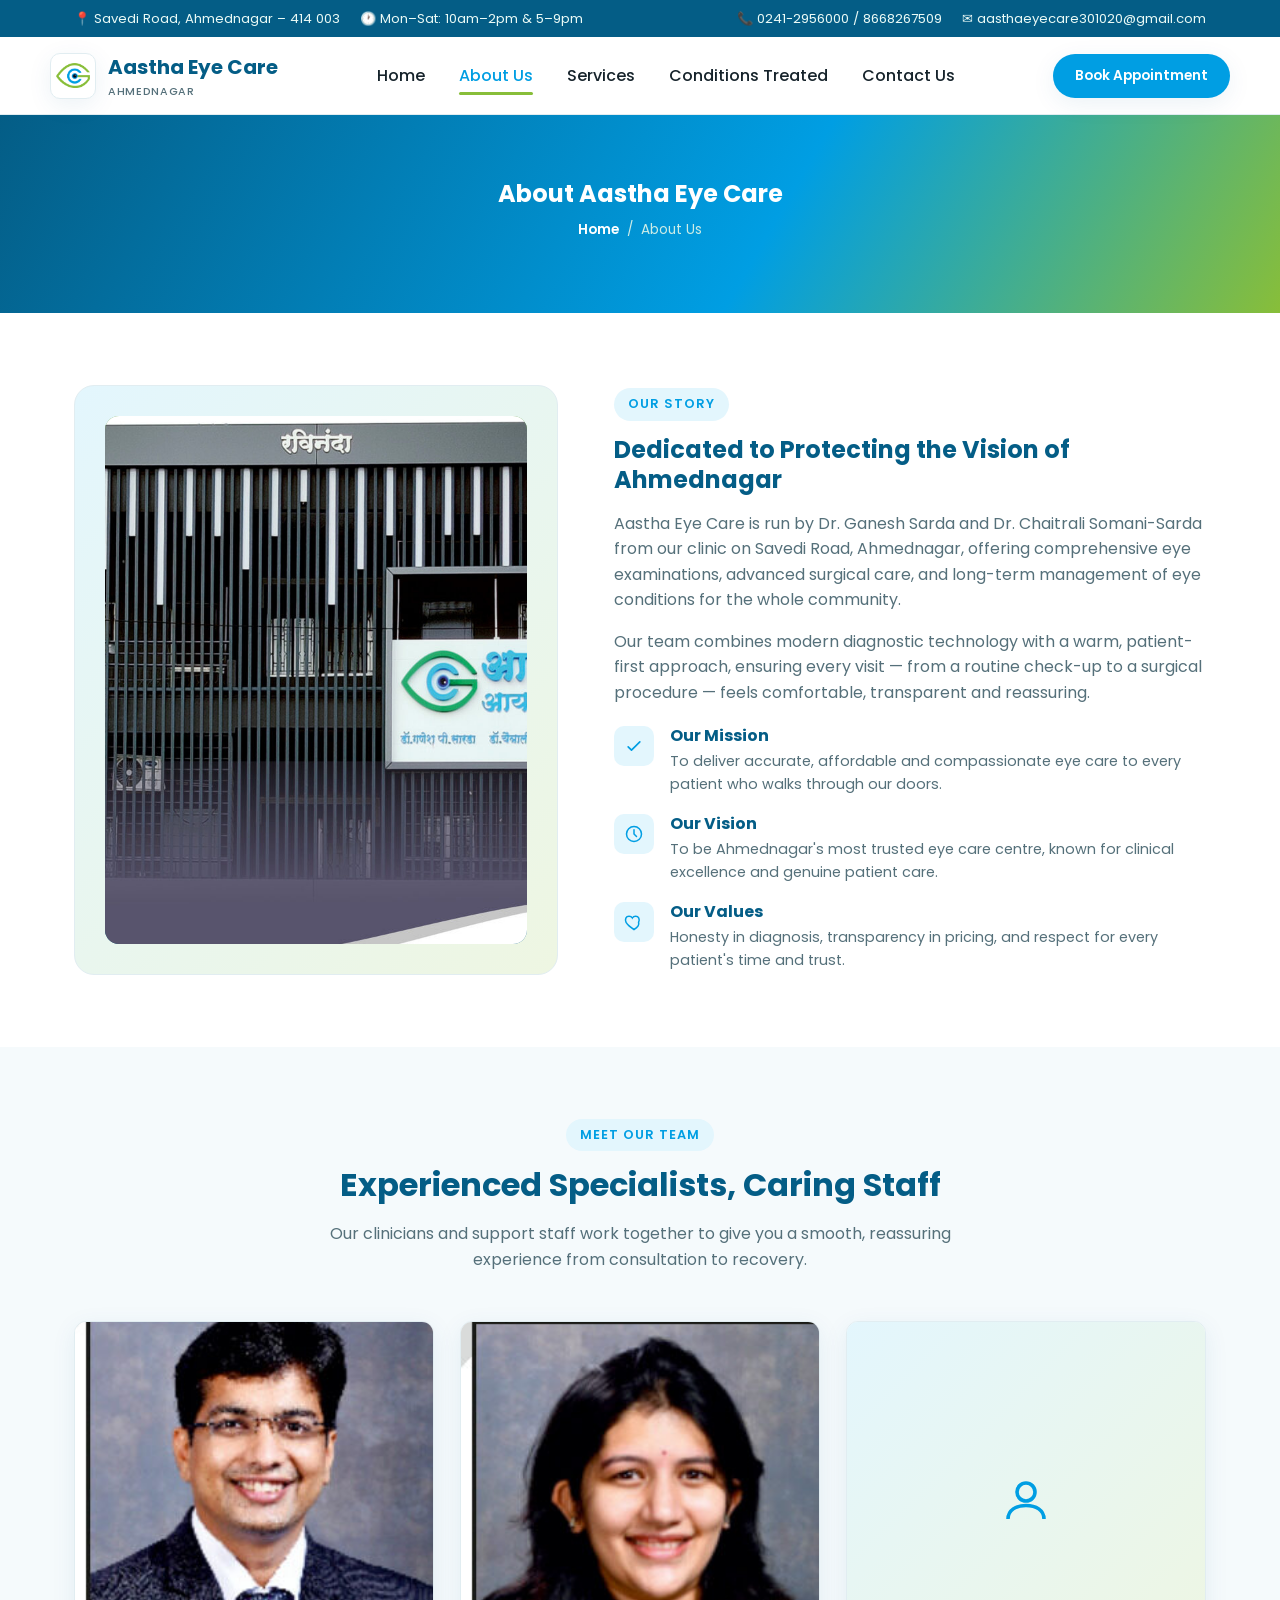
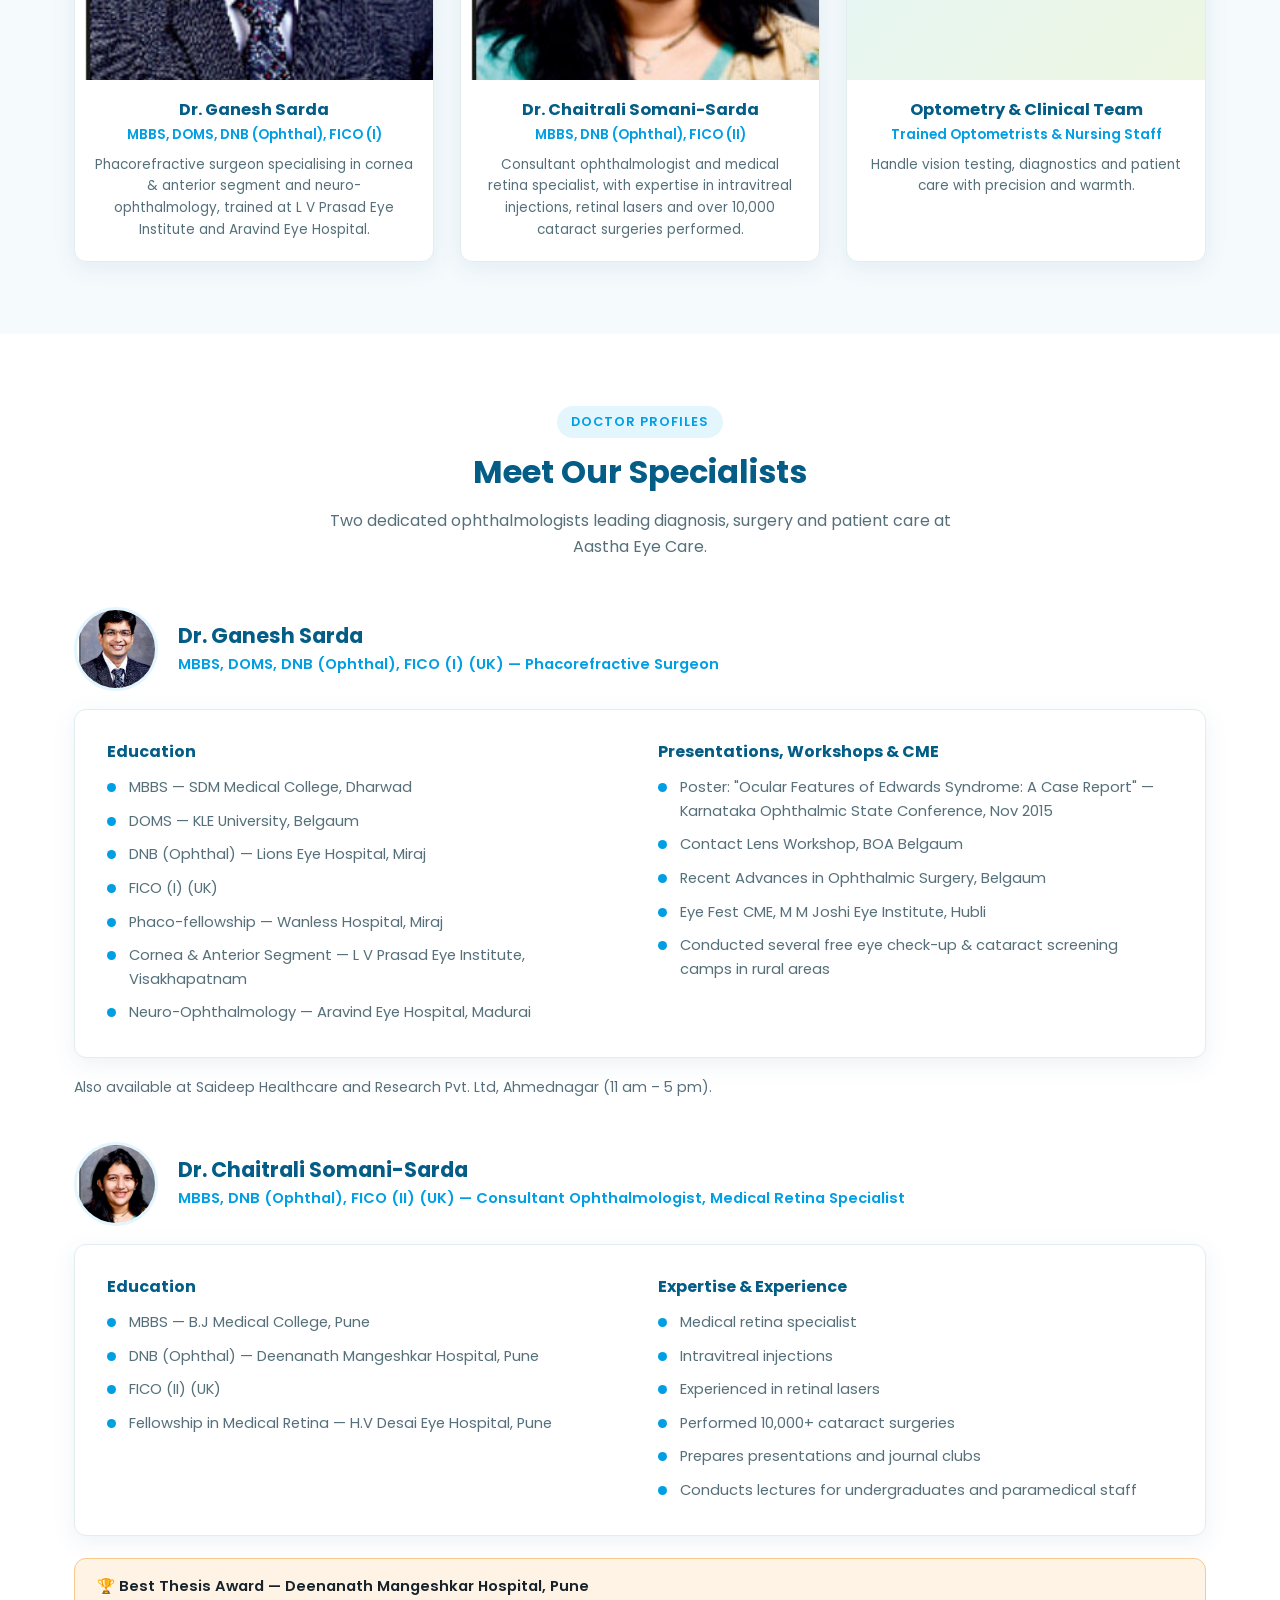
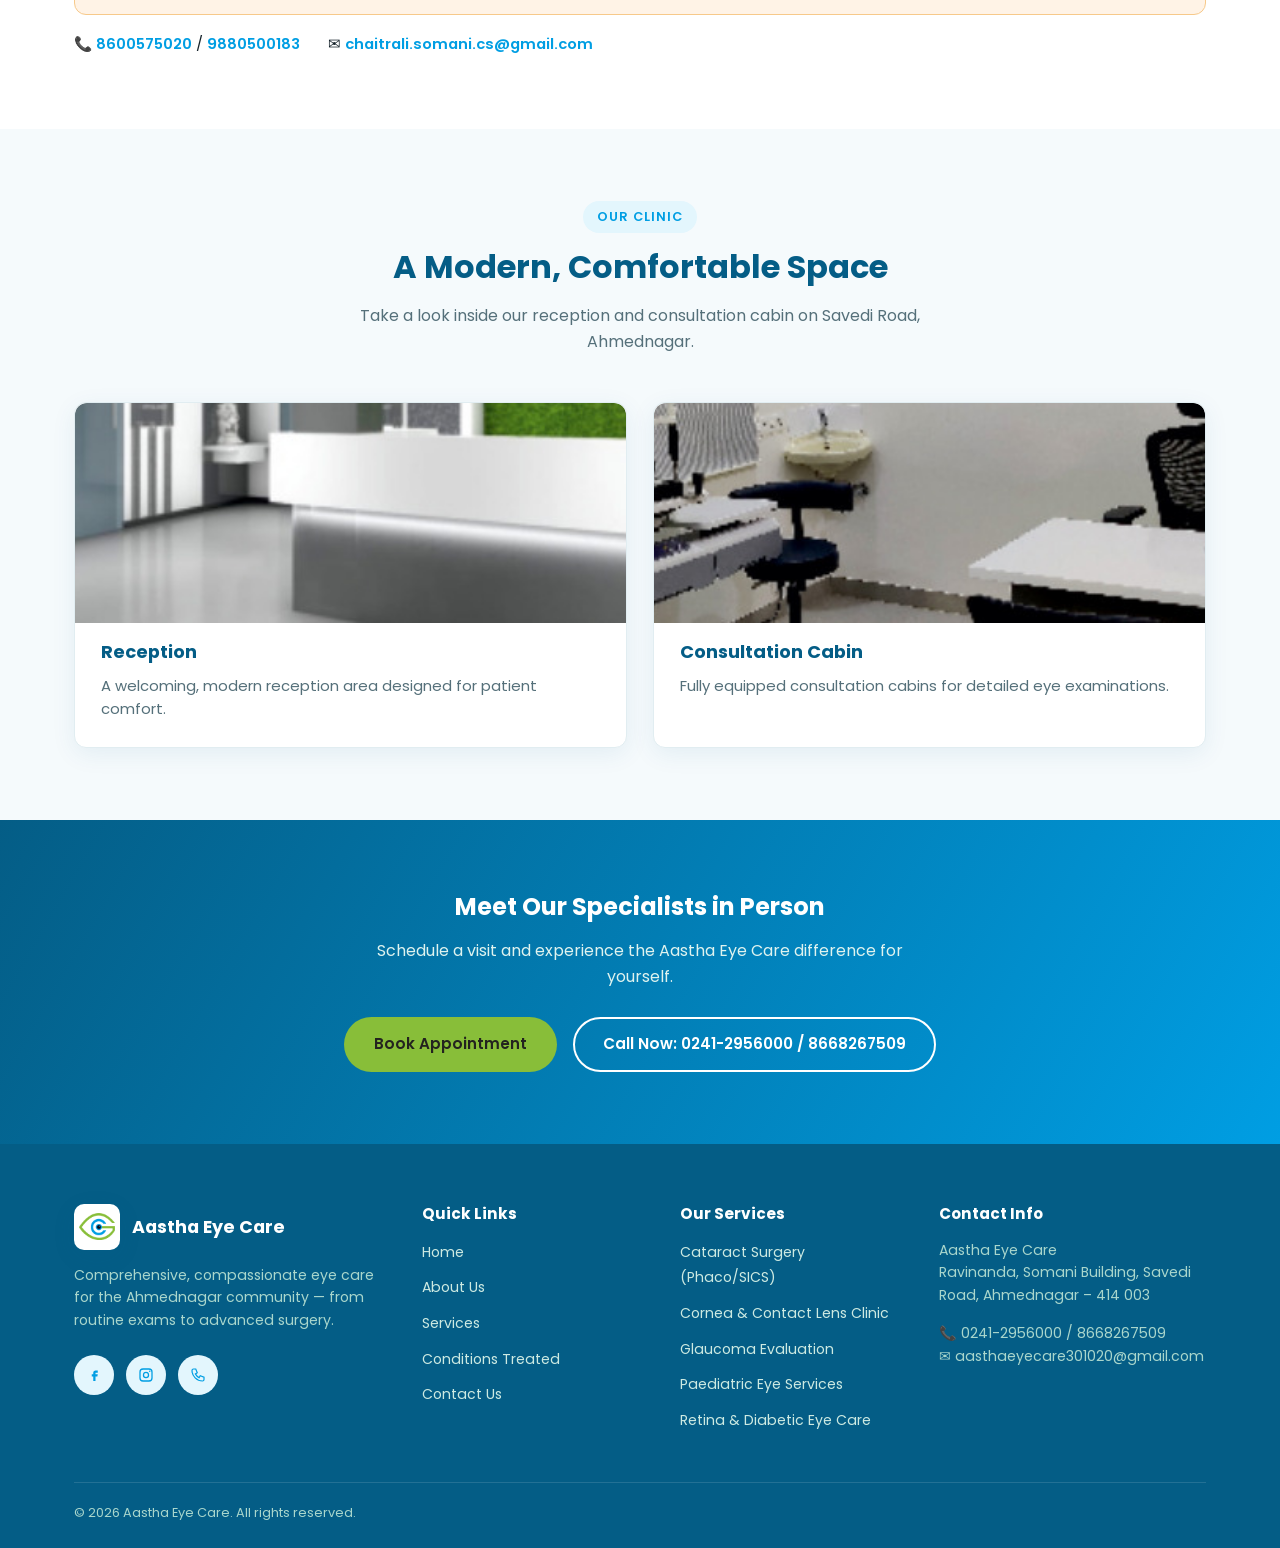
==== aastha-eye-care/about.html @ 9daac865 "Rebuild site content, logo and colors from the real clinic brochure Pull the clinic's own logo, bran" ====
<!DOCTYPE html>
<html lang="en">
<head>
<meta charset="UTF-8" />
<meta name="viewport" content="width=device-width, initial-scale=1.0" />
<title>About Us | Aastha Eye Care, Ahmednagar</title>
<meta name="description" content="Meet Dr. Ganesh Sarda and Dr. Chaitrali Somani-Sarda, and learn about Aastha Eye Care's mission and values, serving Ahmednagar." />
<link rel="preconnect" href="https://fonts.googleapis.com" />
<link href="https://fonts.googleapis.com/css2?family=Poppins:wght@400;500;600;700&display=swap" rel="stylesheet" />
<link rel="stylesheet" href="css/style.css" />
</head>
<body>

<div class="topbar">
  <div class="container">
    <div class="topbar-links">
      <span>📍 Savedi Road, Ahmednagar – 414 003</span>
      <span>🕐 Mon–Sat: 10am–2pm &amp; 5–9pm</span>
    </div>
    <div class="topbar-links">
      <a href="tel:+918668267509">📞 0241-2956000 / 8668267509</a>
      <a href="mailto:aasthaeyecare301020@gmail.com">✉ aasthaeyecare301020@gmail.com</a>
    </div>
  </div>
</div>

<header class="site-header">
  <div class="container nav" id="mainNav">
    <a href="index.html" class="brand">
      <span class="brand-mark">
        <img src="images/logo-icon.png" alt="Aastha Eye Care logo" />
      </span>
      <span class="brand-text">Aastha Eye Care<small>Ahmednagar</small></span>
    </a>
    <ul class="nav-links">
      <li><a href="index.html">Home</a></li>
      <li><a href="about.html" class="active">About Us</a></li>
      <li><a href="services.html">Services</a></li>
      <li><a href="conditions.html">Conditions Treated</a></li>
      <li><a href="contact.html">Contact Us</a></li>
    </ul>
    <div class="nav-cta">
      <a href="tel:+918668267509" class="btn btn-primary btn-sm">Book Appointment</a>
      <button class="nav-toggle" aria-label="Toggle navigation" aria-expanded="false">
        <span></span><span></span><span></span>
      </button>
    </div>
  </div>
</header>

<section class="page-header">
  <div class="container">
    <h1>About Aastha Eye Care</h1>
    <p class="breadcrumb"><a href="index.html">Home</a> &nbsp;/&nbsp; About Us</p>
  </div>
</section>

<section>
  <div class="container about-grid">
    <div class="about-photo">
      <div class="about-photo-inner">
        <img src="images/clinic-exterior.jpg" alt="Aastha Eye Care clinic, Savedi Road, Ahmednagar" style="width:100%; height:100%; object-fit:cover; border-radius:14px;" />
      </div>
    </div>
    <div>
      <div class="eyebrow">Our Story</div>
      <h2>Dedicated to Protecting the Vision of Ahmednagar</h2>
      <p>Aastha Eye Care is run by Dr. Ganesh Sarda and Dr. Chaitrali Somani-Sarda from our clinic on Savedi Road, Ahmednagar, offering comprehensive eye examinations, advanced surgical care, and long-term management of eye conditions for the whole community.</p>
      <p>Our team combines modern diagnostic technology with a warm, patient-first approach, ensuring every visit — from a routine check-up to a surgical procedure — feels comfortable, transparent and reassuring.</p>
      <div class="value-list">
        <div class="value-item">
          <div class="value-icon">
            <svg viewBox="0 0 24 24" fill="none" xmlns="http://www.w3.org/2000/svg"><path d="M5 13l4 4L19 7" stroke="currentColor" stroke-width="2" stroke-linecap="round" stroke-linejoin="round"/></svg>
          </div>
          <div>
            <h4>Our Mission</h4>
            <p>To deliver accurate, affordable and compassionate eye care to every patient who walks through our doors.</p>
          </div>
        </div>
        <div class="value-item">
          <div class="value-icon">
            <svg viewBox="0 0 24 24" fill="none" xmlns="http://www.w3.org/2000/svg"><circle cx="12" cy="12" r="9" stroke="currentColor" stroke-width="1.8"/><path d="M12 7v5l3 3" stroke="currentColor" stroke-width="1.8" stroke-linecap="round"/></svg>
          </div>
          <div>
            <h4>Our Vision</h4>
            <p>To be Ahmednagar's most trusted eye care centre, known for clinical excellence and genuine patient care.</p>
          </div>
        </div>
        <div class="value-item">
          <div class="value-icon">
            <svg viewBox="0 0 24 24" fill="none" xmlns="http://www.w3.org/2000/svg"><path d="M12 21s-7-4.35-9.5-8.5C.7 8.6 2.4 5 6 5c2 0 3.4 1.1 4 2.2C10.6 6.1 12 5 14 5c3.6 0 5.3 3.6 3.5 7.5C19 16.65 12 21 12 21z" stroke="currentColor" stroke-width="1.8"/></svg>
          </div>
          <div>
            <h4>Our Values</h4>
            <p>Honesty in diagnosis, transparency in pricing, and respect for every patient's time and trust.</p>
          </div>
        </div>
      </div>
    </div>
  </div>
</section>

<section class="section-alt">
  <div class="container">
    <div class="section-head">
      <div class="eyebrow">Meet Our Team</div>
      <h2>Experienced Specialists, Caring Staff</h2>
      <p>Our clinicians and support staff work together to give you a smooth, reassuring experience from consultation to recovery.</p>
    </div>
    <div class="team-grid">
      <div class="team-card">
        <div class="team-photo">
          <img src="images/dr-ganesh.jpg" alt="Dr. Ganesh Sarda" style="width:100%; height:100%; object-fit:cover;" />
        </div>
        <div class="team-card-body">
          <h4>Dr. Ganesh Sarda</h4>
          <span class="team-role">MBBS, DOMS, DNB (Ophthal), FICO (I)</span>
          <p>Phacorefractive surgeon specialising in cornea &amp; anterior segment and neuro-ophthalmology, trained at L V Prasad Eye Institute and Aravind Eye Hospital.</p>
        </div>
      </div>
      <div class="team-card">
        <div class="team-photo">
          <img src="images/dr-chaitrali.jpg" alt="Dr. Chaitrali Somani-Sarda" style="width:100%; height:100%; object-fit:cover;" />
        </div>
        <div class="team-card-body">
          <h4>Dr. Chaitrali Somani-Sarda</h4>
          <span class="team-role">MBBS, DNB (Ophthal), FICO (II)</span>
          <p>Consultant ophthalmologist and medical retina specialist, with expertise in intravitreal injections, retinal lasers and over 10,000 cataract surgeries performed.</p>
        </div>
      </div>
      <div class="team-card">
        <div class="team-photo">
          <svg viewBox="0 0 24 24" fill="none" xmlns="http://www.w3.org/2000/svg"><circle cx="12" cy="8" r="4" stroke="currentColor" stroke-width="1.6"/><path d="M4 20c0-4 3.6-6 8-6s8 2 8 6" stroke="currentColor" stroke-width="1.6"/></svg>
        </div>
        <div class="team-card-body">
          <h4>Optometry &amp; Clinical Team</h4>
          <span class="team-role">Trained Optometrists &amp; Nursing Staff</span>
          <p>Handle vision testing, diagnostics and patient care with precision and warmth.</p>
        </div>
      </div>
    </div>
  </div>
</section>

<section>
  <div class="container">
    <div class="section-head">
      <div class="eyebrow">Doctor Profiles</div>
      <h2>Meet Our Specialists</h2>
      <p>Two dedicated ophthalmologists leading diagnosis, surgery and patient care at Aastha Eye Care.</p>
    </div>

    <div class="doctor-block">
      <div class="doctor-block-head doctor-block-head-photo">
        <img src="images/dr-ganesh.jpg" alt="Dr. Ganesh Sarda" class="doctor-portrait" />
        <div>
          <h3>Dr. Ganesh Sarda</h3>
          <p>MBBS, DOMS, DNB (Ophthal), FICO (I) (UK) — Phacorefractive Surgeon</p>
        </div>
      </div>
      <div class="doctor-profile">
        <div class="doctor-profile-col">
          <h4>Education</h4>
          <ul class="bullet-list">
            <li>MBBS — SDM Medical College, Dharwad</li>
            <li>DOMS — KLE University, Belgaum</li>
            <li>DNB (Ophthal) — Lions Eye Hospital, Miraj</li>
            <li>FICO (I) (UK)</li>
            <li>Phaco-fellowship — Wanless Hospital, Miraj</li>
            <li>Cornea &amp; Anterior Segment — L V Prasad Eye Institute, Visakhapatnam</li>
            <li>Neuro-Ophthalmology — Aravind Eye Hospital, Madurai</li>
          </ul>
        </div>
        <div class="doctor-profile-col">
          <h4>Presentations, Workshops &amp; CME</h4>
          <ul class="bullet-list">
            <li>Poster: "Ocular Features of Edwards Syndrome: A Case Report" — Karnataka Ophthalmic State Conference, Nov 2015</li>
            <li>Contact Lens Workshop, BOA Belgaum</li>
            <li>Recent Advances in Ophthalmic Surgery, Belgaum</li>
            <li>Eye Fest CME, M M Joshi Eye Institute, Hubli</li>
            <li>Conducted several free eye check-up &amp; cataract screening camps in rural areas</li>
          </ul>
        </div>
      </div>
      <p style="margin-top:18px; font-size:0.88rem;">Also available at Saideep Healthcare and Research Pvt. Ltd, Ahmednagar (11 am – 5 pm).</p>
    </div>

    <div class="doctor-block">
      <div class="doctor-block-head doctor-block-head-photo">
        <img src="images/dr-chaitrali.jpg" alt="Dr. Chaitrali Somani-Sarda" class="doctor-portrait" />
        <div>
          <h3>Dr. Chaitrali Somani-Sarda</h3>
          <p>MBBS, DNB (Ophthal), FICO (II) (UK) — Consultant Ophthalmologist, Medical Retina Specialist</p>
        </div>
      </div>
      <div class="doctor-profile">
        <div class="doctor-profile-col">
          <h4>Education</h4>
          <ul class="bullet-list">
            <li>MBBS — B.J Medical College, Pune</li>
            <li>DNB (Ophthal) — Deenanath Mangeshkar Hospital, Pune</li>
            <li>FICO (II) (UK)</li>
            <li>Fellowship in Medical Retina — H.V Desai Eye Hospital, Pune</li>
          </ul>
        </div>
        <div class="doctor-profile-col">
          <h4>Expertise &amp; Experience</h4>
          <ul class="bullet-list">
            <li>Medical retina specialist</li>
            <li>Intravitreal injections</li>
            <li>Experienced in retinal lasers</li>
            <li>Performed 10,000+ cataract surgeries</li>
            <li>Prepares presentations and journal clubs</li>
            <li>Conducts lectures for undergraduates and paramedical staff</li>
          </ul>
        </div>
      </div>
      <div class="doctor-highlight">🏆 Best Thesis Award — Deenanath Mangeshkar Hospital, Pune</div>
      <div class="doctor-contact">
        <span>📞 <a href="tel:+918600575020">8600575020</a> / <a href="tel:+919880500183">9880500183</a></span>
        <span>✉ <a href="mailto:chaitrali.somani.cs@gmail.com">chaitrali.somani.cs@gmail.com</a></span>
      </div>
    </div>
  </div>
</section>

<section class="section-alt">
  <div class="container">
    <div class="section-head">
      <div class="eyebrow">Our Clinic</div>
      <h2>A Modern, Comfortable Space</h2>
      <p>Take a look inside our reception and consultation cabin on Savedi Road, Ahmednagar.</p>
    </div>
    <div class="card-grid" style="grid-template-columns:repeat(2,1fr);">
      <div class="info-card">
        <img src="images/reception.jpg" alt="Aastha Eye Care reception" style="width:100%; height:220px; object-fit:cover; border-radius:12px 12px 0 0;" />
        <div class="info-body">
          <h3>Reception</h3>
          <p>A welcoming, modern reception area designed for patient comfort.</p>
        </div>
      </div>
      <div class="info-card">
        <img src="images/cabin.jpg" alt="Aastha Eye Care consultation cabin" style="width:100%; height:220px; object-fit:cover; border-radius:12px 12px 0 0;" />
        <div class="info-body">
          <h3>Consultation Cabin</h3>
          <p>Fully equipped consultation cabins for detailed eye examinations.</p>
        </div>
      </div>
    </div>
  </div>
</section>

<section class="cta-band">
  <div class="container">
    <h2>Meet Our Specialists in Person</h2>
    <p>Schedule a visit and experience the Aastha Eye Care difference for yourself.</p>
    <div class="cta-actions">
      <a href="contact.html" class="btn btn-accent">Book Appointment</a>
      <a href="tel:+918668267509" class="btn btn-outline">Call Now: 0241-2956000 / 8668267509</a>
    </div>
  </div>
</section>

<footer class="site-footer">
  <div class="container">
    <div class="footer-grid">
      <div>
        <div class="footer-brand">
          <span class="brand-mark">
            <img src="images/logo-icon.png" alt="Aastha Eye Care logo" />
          </span>
          Aastha Eye Care
        </div>
        <p>Comprehensive, compassionate eye care for the Ahmednagar community — from routine exams to advanced surgery.</p>
        <div class="social-row">
          <a href="#" aria-label="Facebook"><svg viewBox="0 0 24 24" fill="none" xmlns="http://www.w3.org/2000/svg"><path d="M14 9h3V6h-3c-1.7 0-3 1.3-3 3v2H9v3h2v6h3v-6h2.5l.5-3H14V9z" fill="currentColor"/></svg></a>
          <a href="#" aria-label="Instagram"><svg viewBox="0 0 24 24" fill="none" xmlns="http://www.w3.org/2000/svg"><rect x="4" y="4" width="16" height="16" rx="4" stroke="currentColor" stroke-width="1.7"/><circle cx="12" cy="12" r="3.4" stroke="currentColor" stroke-width="1.7"/><circle cx="17" cy="7" r="1" fill="currentColor"/></svg></a>
          <a href="tel:+918668267509" aria-label="Call"><svg viewBox="0 0 24 24" fill="none" xmlns="http://www.w3.org/2000/svg"><path d="M6 4h3l2 5-2.5 1.5a12 12 0 0 0 5 5L15 13l5 2v3a2 2 0 0 1-2 2C10.5 20 4 13.5 4 6a2 2 0 0 1 2-2z" stroke="currentColor" stroke-width="1.6"/></svg></a>
        </div>
      </div>
      <div>
        <h4>Quick Links</h4>
        <ul>
          <li><a href="index.html">Home</a></li>
          <li><a href="about.html">About Us</a></li>
          <li><a href="services.html">Services</a></li>
          <li><a href="conditions.html">Conditions Treated</a></li>
          <li><a href="contact.html">Contact Us</a></li>
        </ul>
      </div>
      <div>
        <h4>Our Services</h4>
        <ul>
          <li><a href="services.html">Cataract Surgery (Phaco/SICS)</a></li>
          <li><a href="services.html">Cornea &amp; Contact Lens Clinic</a></li>
          <li><a href="services.html">Glaucoma Evaluation</a></li>
          <li><a href="services.html">Paediatric Eye Services</a></li>
          <li><a href="services.html">Retina &amp; Diabetic Eye Care</a></li>
        </ul>
      </div>
      <div>
        <h4>Contact Info</h4>
        <p>Aastha Eye Care<br />Ravinanda, Somani Building, Savedi Road, Ahmednagar – 414 003</p>
        <p>📞 0241-2956000 / 8668267509<br />✉ aasthaeyecare301020@gmail.com</p>
      </div>
    </div>
    <div class="footer-bottom">
      <span>© <span id="year">2026</span> Aastha Eye Care. All rights reserved.</span>
    </div>
  </div>
</footer>

<script src="js/script.js"></script>
</body>
</html>
---- aastha-eye-care/css/style.css ----
/* ===========================================================
   Aastha Eye Care — Global Styles
   =========================================================== */

:root {
  /* Brand palette sampled directly from the Aastha Eye Care logo & brochure */
  --primary: #009ee3;        /* brand cyan-blue (logo ring, section headers) */
  --primary-dark: #045d86;   /* deepened blue for gradients / footer */
  --primary-light: #e3f6fd;  /* light blue tint for pills, card accents */
  --green: #88be39;          /* brand green (logo eye outline) */
  --green-dark: #6c9c2b;
  --green-light: #eef6e2;    /* light green tint */
  --accent: #88be39;         /* buttons / CTAs use brand green */
  --accent-orange: #ef7c00;  /* brochure's surgery-highlight / award orange */
  --text: #16232b;
  --text-light: #55707a;
  --bg: #ffffff;
  --bg-alt: #f5fafc;
  --border: #e1edf1;
  --radius: 12px;
  --shadow: 0 6px 24px rgba(0, 93, 134, 0.08);
  --shadow-strong: 0 10px 32px rgba(0, 93, 134, 0.16);
  --max-width: 1180px;
}

* {
  box-sizing: border-box;
}

html {
  scroll-behavior: smooth;
}

body {
  margin: 0;
  font-family: "Poppins", "Segoe UI", Arial, sans-serif;
  color: var(--text);
  background: var(--bg);
  line-height: 1.6;
}

img {
  max-width: 100%;
  display: block;
}

a {
  text-decoration: none;
  color: inherit;
}

ul {
  list-style: none;
  margin: 0;
  padding: 0;
}

h1, h2, h3, h4 {
  font-family: "Poppins", "Segoe UI", Arial, sans-serif;
  line-height: 1.25;
  margin: 0 0 16px;
  color: var(--primary-dark);
}

p {
  margin: 0 0 16px;
  color: var(--text-light);
}

.container {
  max-width: var(--max-width);
  margin: 0 auto;
  padding: 0 24px;
}

section {
  padding: 72px 0;
}

.section-alt {
  background: var(--bg-alt);
}

.eyebrow {
  display: inline-block;
  color: var(--primary);
  font-weight: 600;
  letter-spacing: 0.08em;
  text-transform: uppercase;
  font-size: 0.8rem;
  background: var(--primary-light);
  padding: 6px 14px;
  border-radius: 999px;
  margin-bottom: 14px;
}

.section-head {
  max-width: 640px;
  margin: 0 auto 48px;
  text-align: center;
}

.section-head h2 {
  font-size: 2rem;
}

/* -------------------- Buttons -------------------- */
.btn {
  display: inline-flex;
  align-items: center;
  gap: 8px;
  padding: 13px 28px;
  border-radius: 999px;
  font-weight: 600;
  font-size: 0.95rem;
  cursor: pointer;
  border: 2px solid transparent;
  transition: transform 0.15s ease, box-shadow 0.15s ease, background 0.15s ease, color 0.15s ease;
}

.btn-primary {
  background: var(--primary);
  color: #fff;
  box-shadow: var(--shadow);
}

.btn-primary:hover {
  background: var(--primary-dark);
  transform: translateY(-2px);
}

.btn-outline {
  background: transparent;
  border-color: #fff;
  color: #fff;
}

.btn-outline:hover {
  background: #fff;
  color: var(--primary-dark);
  transform: translateY(-2px);
}

.btn-accent {
  background: var(--accent);
  color: #23231f;
}

.btn-accent:hover {
  transform: translateY(-2px);
  box-shadow: var(--shadow);
}

.btn-sm {
  padding: 9px 20px;
  font-size: 0.85rem;
}

/* -------------------- Top bar -------------------- */
.topbar {
  background: var(--primary-dark);
  color: #eafaf6;
  font-size: 0.82rem;
}

.topbar .container {
  display: flex;
  justify-content: space-between;
  align-items: center;
  padding-top: 8px;
  padding-bottom: 8px;
  flex-wrap: wrap;
  gap: 6px;
}

.topbar a {
  color: #eafaf6;
}

.topbar-links {
  display: flex;
  gap: 20px;
  flex-wrap: wrap;
}

.topbar-links span,
.topbar-links a {
  display: inline-flex;
  align-items: center;
  gap: 6px;
}

/* -------------------- Header / Nav -------------------- */
header.site-header {
  position: sticky;
  top: 0;
  z-index: 100;
  background: rgba(255, 255, 255, 0.96);
  backdrop-filter: blur(6px);
  border-bottom: 1px solid var(--border);
}

.nav {
  display: flex;
  align-items: center;
  justify-content: space-between;
  padding: 14px 0;
}

.brand {
  display: flex;
  align-items: center;
  gap: 12px;
  font-weight: 700;
  font-size: 1.25rem;
  color: var(--primary-dark);
}

.brand-mark {
  width: 46px;
  height: 46px;
  border-radius: 10px;
  background: #ffffff;
  border: 1px solid var(--border);
  box-shadow: var(--shadow);
  display: flex;
  align-items: center;
  justify-content: center;
  flex-shrink: 0;
  padding: 5px;
}

.brand-mark img {
  width: 100%;
  height: 100%;
  object-fit: contain;
}

.brand-text small {
  display: block;
  font-size: 0.68rem;
  font-weight: 500;
  letter-spacing: 0.06em;
  text-transform: uppercase;
  color: var(--text-light);
}

.nav-links {
  display: flex;
  align-items: center;
  gap: 34px;
}

.nav-links a {
  font-weight: 500;
  color: var(--text);
  position: relative;
  padding: 6px 0;
}

.nav-links a.active,
.nav-links a:hover {
  color: var(--primary);
}

.nav-links a.active::after {
  content: "";
  position: absolute;
  left: 0;
  right: 0;
  bottom: -2px;
  height: 3px;
  border-radius: 3px;
  background: var(--accent);
}

.nav-cta {
  display: flex;
  align-items: center;
  gap: 14px;
}

.nav-toggle {
  display: none;
  flex-direction: column;
  gap: 5px;
  background: none;
  border: none;
  cursor: pointer;
  padding: 6px;
}

.nav-toggle span {
  width: 26px;
  height: 3px;
  background: var(--primary-dark);
  border-radius: 3px;
}

/* -------------------- Hero -------------------- */
.hero {
  background: linear-gradient(120deg, var(--primary-dark), var(--primary) 55%, var(--green));
  color: #fff;
  position: relative;
  overflow: hidden;
}

.hero .container {
  display: grid;
  grid-template-columns: 1.05fr 0.95fr;
  gap: 48px;
  align-items: center;
  padding-top: 76px;
  padding-bottom: 76px;
}

.hero h1 {
  color: #fff;
  font-size: 2.6rem;
  margin-bottom: 18px;
}

.hero p.lead {
  color: #dff3ef;
  font-size: 1.08rem;
  max-width: 520px;
}

.hero-actions {
  display: flex;
  gap: 16px;
  flex-wrap: wrap;
  margin-top: 28px;
}

.hero-stats {
  display: flex;
  gap: 28px;
  margin-top: 44px;
  flex-wrap: wrap;
}

.hero-stats div strong {
  display: block;
  font-size: 1.6rem;
  color: #fff;
}

.hero-stats div span {
  font-size: 0.82rem;
  color: #cdece6;
}

.hero-visual {
  background: rgba(255, 255, 255, 0.08);
  border: 1px solid rgba(255, 255, 255, 0.25);
  border-radius: 20px;
  padding: 34px;
  backdrop-filter: blur(4px);
}

.hero-visual .eye-graphic {
  width: 100%;
  aspect-ratio: 4 / 3;
  border-radius: 16px;
  background: radial-gradient(circle at 50% 50%, #ffffff 0%, #d7f0fb 34%, var(--green) 35%, var(--primary-dark) 100%);
  position: relative;
  display: flex;
  align-items: center;
  justify-content: center;
}

.hero-visual .eye-graphic::before {
  content: "";
  width: 22%;
  aspect-ratio: 1;
  background: #08201c;
  border-radius: 50%;
  box-shadow: 0 0 0 10px rgba(255, 255, 255, 0.15);
}

.hero-visual .hero-photo {
  width: 100%;
  aspect-ratio: 4 / 3;
  border-radius: 16px;
  overflow: hidden;
}

.hero-visual .hero-photo img {
  width: 100%;
  height: 100%;
  object-fit: cover;
  display: block;
}

.hero-visual-caption {
  margin-top: 18px;
  text-align: center;
  color: #eafaf6;
  font-size: 0.85rem;
}

/* -------------------- Highlights / features -------------------- */
.features-grid {
  display: grid;
  grid-template-columns: repeat(4, 1fr);
  gap: 24px;
}

.feature-card {
  background: var(--bg);
  border: 1px solid var(--border);
  border-radius: var(--radius);
  padding: 28px 22px;
  text-align: center;
  transition: transform 0.2s ease, box-shadow 0.2s ease;
}

.feature-card:hover {
  transform: translateY(-6px);
  box-shadow: var(--shadow-strong);
}

.feature-icon {
  width: 56px;
  height: 56px;
  border-radius: 16px;
  background: var(--primary-light);
  color: var(--primary);
  display: flex;
  align-items: center;
  justify-content: center;
  margin: 0 auto 16px;
}

.feature-icon svg {
  width: 28px;
  height: 28px;
}

.feature-card h3 {
  font-size: 1.05rem;
  margin-bottom: 8px;
}

.feature-card p {
  font-size: 0.92rem;
  margin: 0;
}

/* -------------------- Cards grid (services / conditions) -------------------- */
.card-grid {
  display: grid;
  grid-template-columns: repeat(3, 1fr);
  gap: 26px;
}

.info-card {
  background: var(--bg);
  border: 1px solid var(--border);
  border-radius: var(--radius);
  overflow: hidden;
  box-shadow: var(--shadow);
  transition: transform 0.2s ease, box-shadow 0.2s ease;
  display: flex;
  flex-direction: column;
}

.info-card:hover {
  transform: translateY(-6px);
  box-shadow: var(--shadow-strong);
}

.info-card .icon-wrap {
  width: 52px;
  height: 52px;
  border-radius: 14px;
  background: var(--primary-light);
  color: var(--primary);
  display: flex;
  align-items: center;
  justify-content: center;
  margin: 26px 26px 0;
}

.info-card .icon-wrap svg {
  width: 26px;
  height: 26px;
}

.info-card .info-body {
  padding: 18px 26px 26px;
}

.info-card h3 {
  font-size: 1.12rem;
  margin-bottom: 10px;
}

.info-card p {
  font-size: 0.93rem;
  margin: 0;
}

.tag-pill {
  display: inline-block;
  font-size: 0.72rem;
  font-weight: 600;
  letter-spacing: 0.03em;
  text-transform: uppercase;
  padding: 4px 12px;
  border-radius: 999px;
  background: var(--primary-light);
  color: var(--primary);
  margin: 26px 26px 0;
  width: fit-content;
}

/* -------------------- Google review strip -------------------- */
.review-strip {
  background: var(--bg-alt);
  border-top: 1px solid var(--border);
  border-bottom: 1px solid var(--border);
}

.review-strip-head {
  display: flex;
  align-items: center;
  justify-content: space-between;
  flex-wrap: wrap;
  gap: 20px;
  margin-bottom: 32px;
}

.review-summary {
  display: flex;
  align-items: center;
  gap: 16px;
}

.google-g {
  width: 44px;
  height: 44px;
  flex-shrink: 0;
}

.review-score strong {
  font-size: 1.9rem;
  color: var(--text);
  margin-right: 8px;
}

.stars {
  color: var(--accent-orange);
  letter-spacing: 2px;
  font-size: 1.05rem;
}

.review-score p {
  margin: 4px 0 0;
  font-size: 0.85rem;
}

.review-track {
  display: grid;
  grid-template-columns: repeat(4, 1fr);
  gap: 22px;
}

.review-card {
  background: #fff;
  border: 1px solid var(--border);
  border-radius: var(--radius);
  padding: 22px;
  box-shadow: var(--shadow);
}

.review-card-top {
  display: flex;
  align-items: center;
  gap: 12px;
  margin-bottom: 12px;
}

.review-avatar {
  width: 42px;
  height: 42px;
  border-radius: 50%;
  background: var(--primary);
  color: #fff;
  display: flex;
  align-items: center;
  justify-content: center;
  font-weight: 700;
  font-size: 0.95rem;
  flex-shrink: 0;
}

.review-name {
  font-weight: 600;
  font-size: 0.92rem;
  color: var(--text);
}

.review-date {
  font-size: 0.75rem;
  color: var(--text-light);
}

.review-card .stars {
  font-size: 0.9rem;
  display: block;
  margin-bottom: 8px;
}

.review-card p {
  font-size: 0.88rem;
  margin: 0;
  color: var(--text-light);
}

.review-note {
  text-align: center;
  font-size: 0.78rem;
  color: var(--text-light);
  margin-top: 22px;
}

/* -------------------- CTA band -------------------- */
.cta-band {
  background: linear-gradient(120deg, var(--primary-dark), var(--primary));
  color: #fff;
  text-align: center;
}

.cta-band h2 {
  color: #fff;
}

.cta-band p {
  color: #dff3ef;
  max-width: 560px;
  margin: 0 auto 28px;
}

.cta-actions {
  display: flex;
  justify-content: center;
  gap: 16px;
  flex-wrap: wrap;
}

/* -------------------- Page header (inner pages) -------------------- */
.page-header {
  background: linear-gradient(120deg, var(--primary-dark), var(--primary) 60%, var(--green));
  color: #fff;
  padding: 64px 0 56px;
  text-align: center;
}

.page-header h1 {
  color: #fff;
  margin-bottom: 10px;
}

.breadcrumb {
  font-size: 0.85rem;
  color: #cdece6;
}

.breadcrumb a {
  color: #fff;
  font-weight: 600;
}

/* -------------------- About page -------------------- */
.about-grid {
  display: grid;
  grid-template-columns: 0.9fr 1.1fr;
  gap: 56px;
  align-items: center;
}

.about-photo {
  background: linear-gradient(135deg, var(--primary-light), var(--green-light));
  border-radius: 20px;
  padding: 30px;
  border: 1px solid var(--border);
}

.about-photo-inner {
  border-radius: 14px;
  aspect-ratio: 4/5;
  background: radial-gradient(circle at 50% 40%, #ffffff 0%, #c9e8f8 40%, var(--green) 68%, var(--primary-dark) 100%);
  display: flex;
  align-items: center;
  justify-content: center;
  color: #fff;
}

.about-photo-inner svg {
  width: 80px;
  height: 80px;
  opacity: 0.85;
}

.value-list {
  display: grid;
  gap: 18px;
  margin-top: 20px;
}

.value-item {
  display: flex;
  gap: 16px;
  align-items: flex-start;
}

.value-icon {
  width: 40px;
  height: 40px;
  border-radius: 10px;
  background: var(--primary-light);
  color: var(--primary);
  display: flex;
  align-items: center;
  justify-content: center;
  flex-shrink: 0;
}

.value-icon svg {
  width: 20px;
  height: 20px;
}

.value-item h4 {
  margin: 0 0 4px;
  font-size: 1rem;
}

.value-item p {
  margin: 0;
  font-size: 0.9rem;
}

.team-grid {
  display: grid;
  grid-template-columns: repeat(3, 1fr);
  gap: 26px;
}

.team-card {
  background: #fff;
  border: 1px solid var(--border);
  border-radius: var(--radius);
  overflow: hidden;
  box-shadow: var(--shadow);
  text-align: center;
}

.team-photo {
  aspect-ratio: 1;
  background: linear-gradient(135deg, var(--primary-light), var(--green-light));
  display: flex;
  align-items: center;
  justify-content: center;
  color: var(--primary);
}

.team-photo svg {
  width: 54px;
  height: 54px;
}

.team-card-body {
  padding: 20px;
}

.team-card-body h4 {
  margin-bottom: 4px;
  font-size: 1.02rem;
}

.team-role {
  color: var(--primary);
  font-weight: 600;
  font-size: 0.85rem;
  margin-bottom: 8px;
  display: block;
}

.team-card-body p {
  font-size: 0.85rem;
  margin: 0;
}

.doctor-block {
  margin-bottom: 44px;
}

.doctor-block:last-child {
  margin-bottom: 0;
}

.doctor-block-head {
  margin-bottom: 18px;
}

.doctor-block-head-photo {
  display: flex;
  align-items: center;
  gap: 20px;
}

.doctor-portrait {
  width: 84px;
  height: 84px;
  border-radius: 50%;
  object-fit: cover;
  border: 3px solid var(--primary-light);
  flex-shrink: 0;
}

.doctor-block-head h3 {
  margin-bottom: 4px;
  font-size: 1.3rem;
}

.doctor-block-head p {
  margin: 0;
  color: var(--primary);
  font-weight: 600;
  font-size: 0.92rem;
}

.doctor-profile {
  display: grid;
  grid-template-columns: repeat(2, 1fr);
  gap: 36px;
  background: var(--bg);
  border: 1px solid var(--border);
  border-radius: var(--radius);
  padding: 32px;
  box-shadow: var(--shadow);
}

.doctor-profile-col h4 {
  font-size: 1rem;
  margin-bottom: 14px;
}

.bullet-list {
  display: grid;
  gap: 10px;
}

.bullet-list li {
  position: relative;
  padding-left: 22px;
  font-size: 0.92rem;
  color: var(--text-light);
}

.bullet-list li::before {
  content: "";
  position: absolute;
  left: 0;
  top: 7px;
  width: 9px;
  height: 9px;
  border-radius: 50%;
  background: var(--primary);
}

.doctor-highlight {
  margin-top: 22px;
  background: #fff3e6;
  border: 1px solid #f7c98a;
  border-radius: var(--radius);
  padding: 16px 22px;
  font-weight: 600;
  font-size: 0.92rem;
  color: var(--text);
}

.doctor-contact {
  margin-top: 18px;
  display: flex;
  gap: 28px;
  flex-wrap: wrap;
  font-size: 0.92rem;
}

.doctor-contact a {
  color: var(--primary);
  font-weight: 600;
}

.timeline {
  display: grid;
  gap: 22px;
}

.timeline-item {
  display: grid;
  grid-template-columns: 90px 1fr;
  gap: 20px;
  align-items: start;
}

.timeline-year {
  font-weight: 700;
  color: var(--primary);
}

/* -------------------- Services page -------------------- */
.process-steps {
  display: grid;
  grid-template-columns: repeat(4, 1fr);
  gap: 24px;
}

.process-step {
  position: relative;
  padding: 26px 22px;
  background: var(--bg);
  border: 1px solid var(--border);
  border-radius: var(--radius);
}

.process-step .step-num {
  width: 36px;
  height: 36px;
  border-radius: 50%;
  background: var(--primary);
  color: #fff;
  display: flex;
  align-items: center;
  justify-content: center;
  font-weight: 700;
  margin-bottom: 14px;
}

.process-step h4 {
  font-size: 1rem;
  margin-bottom: 6px;
}

.process-step p {
  font-size: 0.87rem;
  margin: 0;
}

/* -------------------- Conditions page -------------------- */
.condition-list {
  display: grid;
  grid-template-columns: repeat(2, 1fr);
  gap: 22px;
}

.condition-item {
  display: flex;
  gap: 18px;
  background: var(--bg);
  border: 1px solid var(--border);
  border-radius: var(--radius);
  padding: 22px;
}

.condition-item .icon-wrap {
  margin: 0;
  flex-shrink: 0;
}

.condition-item h3 {
  font-size: 1.05rem;
  margin-bottom: 6px;
}

.condition-item p {
  font-size: 0.9rem;
  margin: 0;
}

.emergency-banner {
  display: flex;
  align-items: center;
  justify-content: space-between;
  flex-wrap: wrap;
  gap: 18px;
  background: #fff3e6;
  border: 1px solid #f7c98a;
  border-radius: var(--radius);
  padding: 24px 28px;
}

.emergency-banner h3 {
  margin: 0 0 4px;
  font-size: 1.05rem;
}

.emergency-banner p {
  margin: 0;
  font-size: 0.9rem;
}

/* -------------------- Contact page -------------------- */
.contact-grid {
  display: grid;
  grid-template-columns: 0.9fr 1.1fr;
  gap: 48px;
}

.contact-info-list {
  display: grid;
  gap: 22px;
  margin-top: 26px;
}

.contact-info-item {
  display: flex;
  gap: 16px;
}

.contact-info-item h4 {
  margin: 0 0 4px;
  font-size: 0.98rem;
}

.contact-info-item p {
  margin: 0;
  font-size: 0.9rem;
}

.social-row {
  display: flex;
  gap: 12px;
  margin-top: 24px;
}

.social-row a {
  width: 40px;
  height: 40px;
  border-radius: 50%;
  background: var(--primary-light);
  color: var(--primary);
  display: flex;
  align-items: center;
  justify-content: center;
  transition: background 0.15s ease, color 0.15s ease;
}

.social-row a:hover {
  background: var(--primary);
  color: #fff;
}

.social-row svg {
  width: 18px;
  height: 18px;
}

.contact-form {
  background: var(--bg);
  border: 1px solid var(--border);
  border-radius: var(--radius);
  padding: 32px;
  box-shadow: var(--shadow);
}

.form-row {
  display: grid;
  grid-template-columns: 1fr 1fr;
  gap: 18px;
}

.form-group {
  margin-bottom: 18px;
}

.form-group label {
  display: block;
  font-size: 0.85rem;
  font-weight: 600;
  margin-bottom: 6px;
  color: var(--text);
}

.form-group input,
.form-group select,
.form-group textarea {
  width: 100%;
  padding: 12px 14px;
  border-radius: 9px;
  border: 1px solid var(--border);
  font-family: inherit;
  font-size: 0.92rem;
  background: var(--bg-alt);
  color: var(--text);
}

.form-group textarea {
  resize: vertical;
  min-height: 110px;
}

.form-group input:focus,
.form-group select:focus,
.form-group textarea:focus {
  outline: 2px solid var(--primary);
  outline-offset: 1px;
  background: #fff;
}

.form-status {
  margin-top: 14px;
  font-size: 0.88rem;
  font-weight: 600;
  min-height: 20px;
}

.form-status.success {
  color: var(--primary);
}

.map-embed {
  border-radius: var(--radius);
  overflow: hidden;
  border: 1px solid var(--border);
  margin-top: 40px;
}

.map-embed iframe {
  width: 100%;
  height: 380px;
  border: 0;
  display: block;
}

.hours-table {
  width: 100%;
  border-collapse: collapse;
  margin-top: 18px;
}

.hours-table td {
  padding: 9px 0;
  border-bottom: 1px solid var(--border);
  font-size: 0.9rem;
}

.hours-table td:last-child {
  text-align: right;
  font-weight: 600;
  color: var(--text);
}

/* -------------------- FAQ (contact page) -------------------- */
.faq-item {
  border: 1px solid var(--border);
  border-radius: var(--radius);
  padding: 18px 22px;
  margin-bottom: 14px;
  background: var(--bg);
}

.faq-item summary {
  cursor: pointer;
  font-weight: 600;
  color: var(--text);
  list-style: none;
}

.faq-item summary::-webkit-details-marker {
  display: none;
}

.faq-item summary::after {
  content: "+";
  float: right;
  color: var(--primary);
  font-size: 1.2rem;
}

.faq-item[open] summary::after {
  content: "\2212";
}

.faq-item p {
  margin: 12px 0 0;
  font-size: 0.9rem;
}

/* -------------------- Footer -------------------- */
footer.site-footer {
  background: var(--primary-dark);
  color: #d5efe9;
  padding: 60px 0 24px;
}

.footer-grid {
  display: grid;
  grid-template-columns: 1.4fr 1fr 1fr 1.2fr;
  gap: 36px;
  margin-bottom: 40px;
}

.footer-brand {
  display: flex;
  align-items: center;
  gap: 12px;
  color: #fff;
  font-weight: 700;
  font-size: 1.1rem;
  margin-bottom: 14px;
}

.footer-brand .brand-mark {
  background: #ffffff;
  border: none;
}

footer h4 {
  color: #fff;
  font-size: 0.95rem;
  margin-bottom: 16px;
}

footer p {
  color: #a9d6cc;
  font-size: 0.88rem;
}

footer ul li {
  margin-bottom: 10px;
}

footer ul li a {
  color: #cdeae2;
  font-size: 0.88rem;
}

footer ul li a:hover {
  color: #fff;
}

.footer-bottom {
  border-top: 1px solid rgba(255, 255, 255, 0.12);
  padding-top: 20px;
  display: flex;
  justify-content: space-between;
  flex-wrap: wrap;
  gap: 10px;
  font-size: 0.8rem;
  color: #a9d6cc;
}

/* -------------------- Responsive -------------------- */
@media (max-width: 960px) {
  .hero .container,
  .about-grid,
  .contact-grid {
    grid-template-columns: 1fr;
  }

  .features-grid,
  .card-grid,
  .review-track,
  .team-grid,
  .process-steps {
    grid-template-columns: repeat(2, 1fr);
  }

  .condition-list,
  .doctor-profile {
    grid-template-columns: 1fr;
  }

  .footer-grid {
    grid-template-columns: 1fr 1fr;
  }
}

@media (max-width: 720px) {
  .nav-links,
  .nav-cta .btn {
    display: none;
  }

  .nav-toggle {
    display: flex;
  }

  .nav.open .nav-links {
    display: flex;
    position: absolute;
    top: 100%;
    left: 0;
    right: 0;
    background: #fff;
    flex-direction: column;
    align-items: flex-start;
    padding: 20px 24px;
    gap: 16px;
    border-bottom: 1px solid var(--border);
    box-shadow: var(--shadow);
  }

  .hero h1 {
    font-size: 2rem;
  }

  .features-grid,
  .card-grid,
  .review-track,
  .team-grid,
  .process-steps,
  .footer-grid {
    grid-template-columns: 1fr;
  }

  .form-row {
    grid-template-columns: 1fr;
  }

  section {
    padding: 52px 0;
  }
}
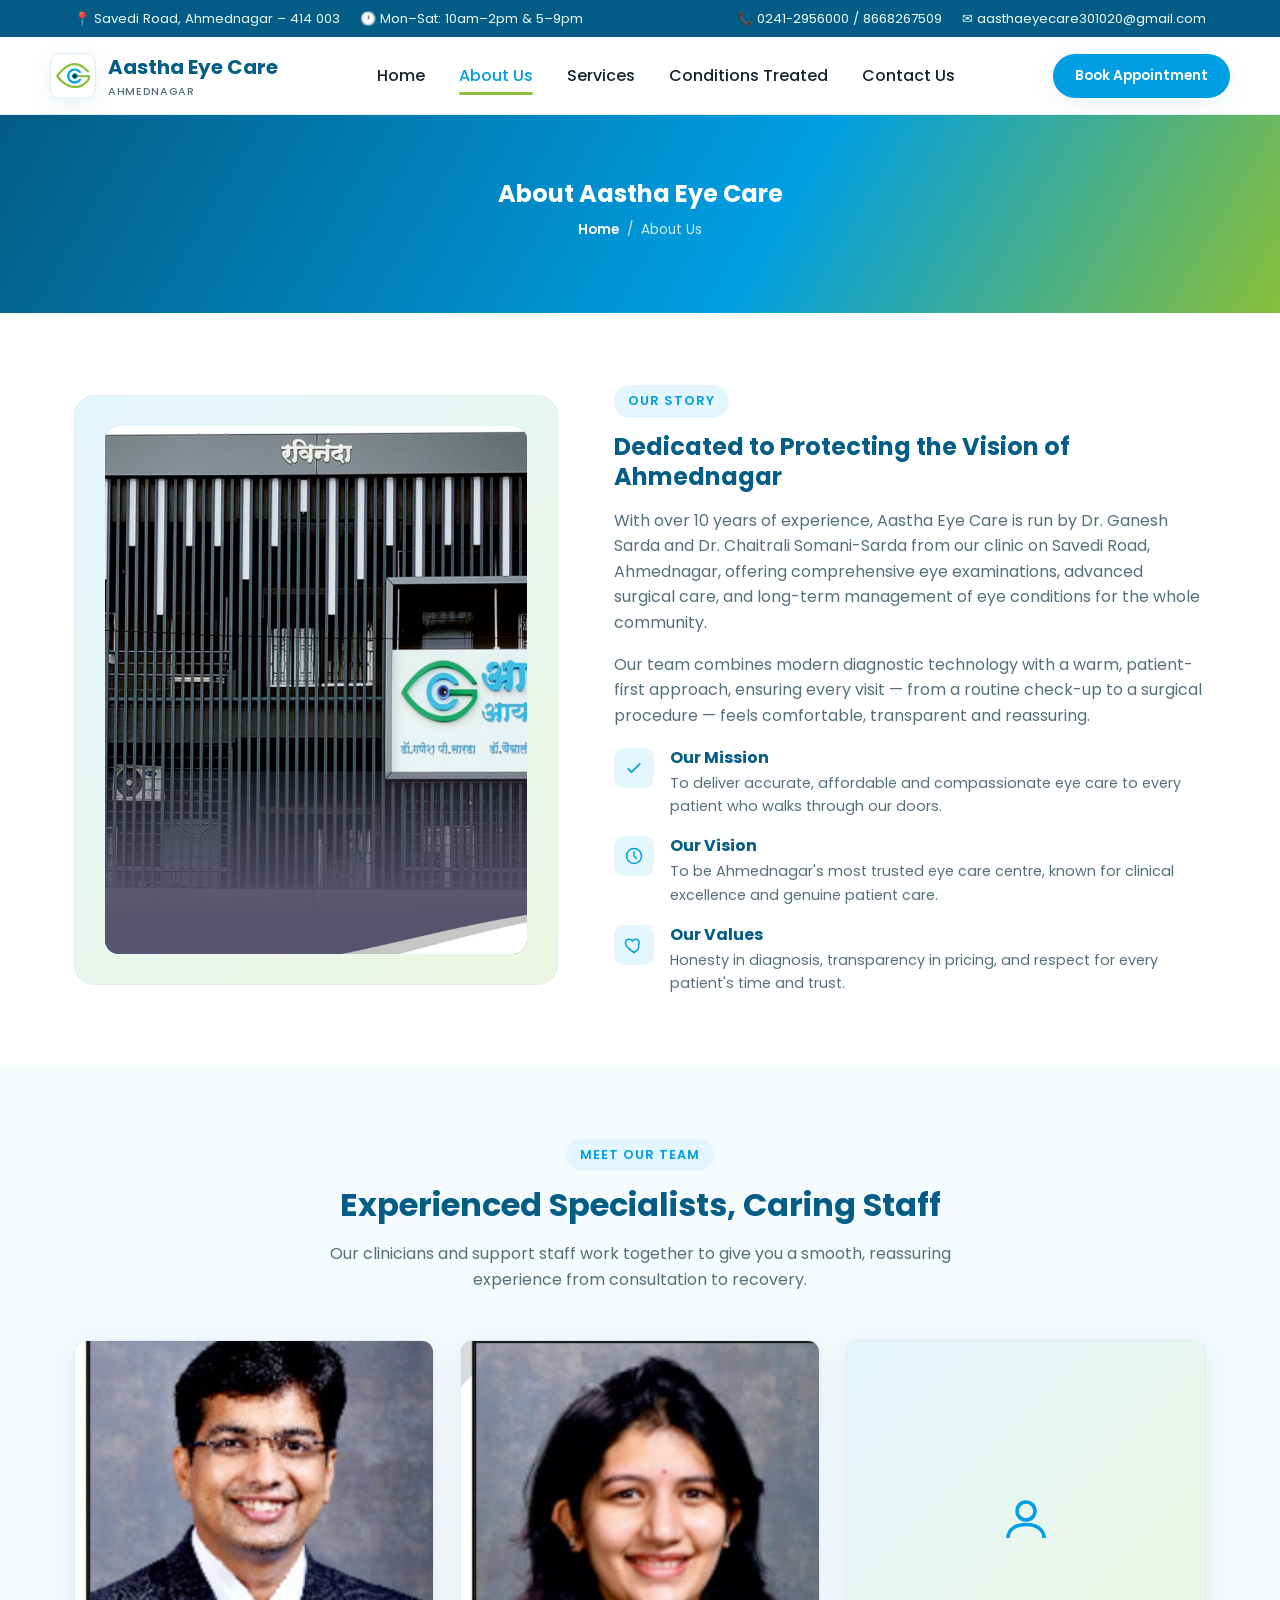
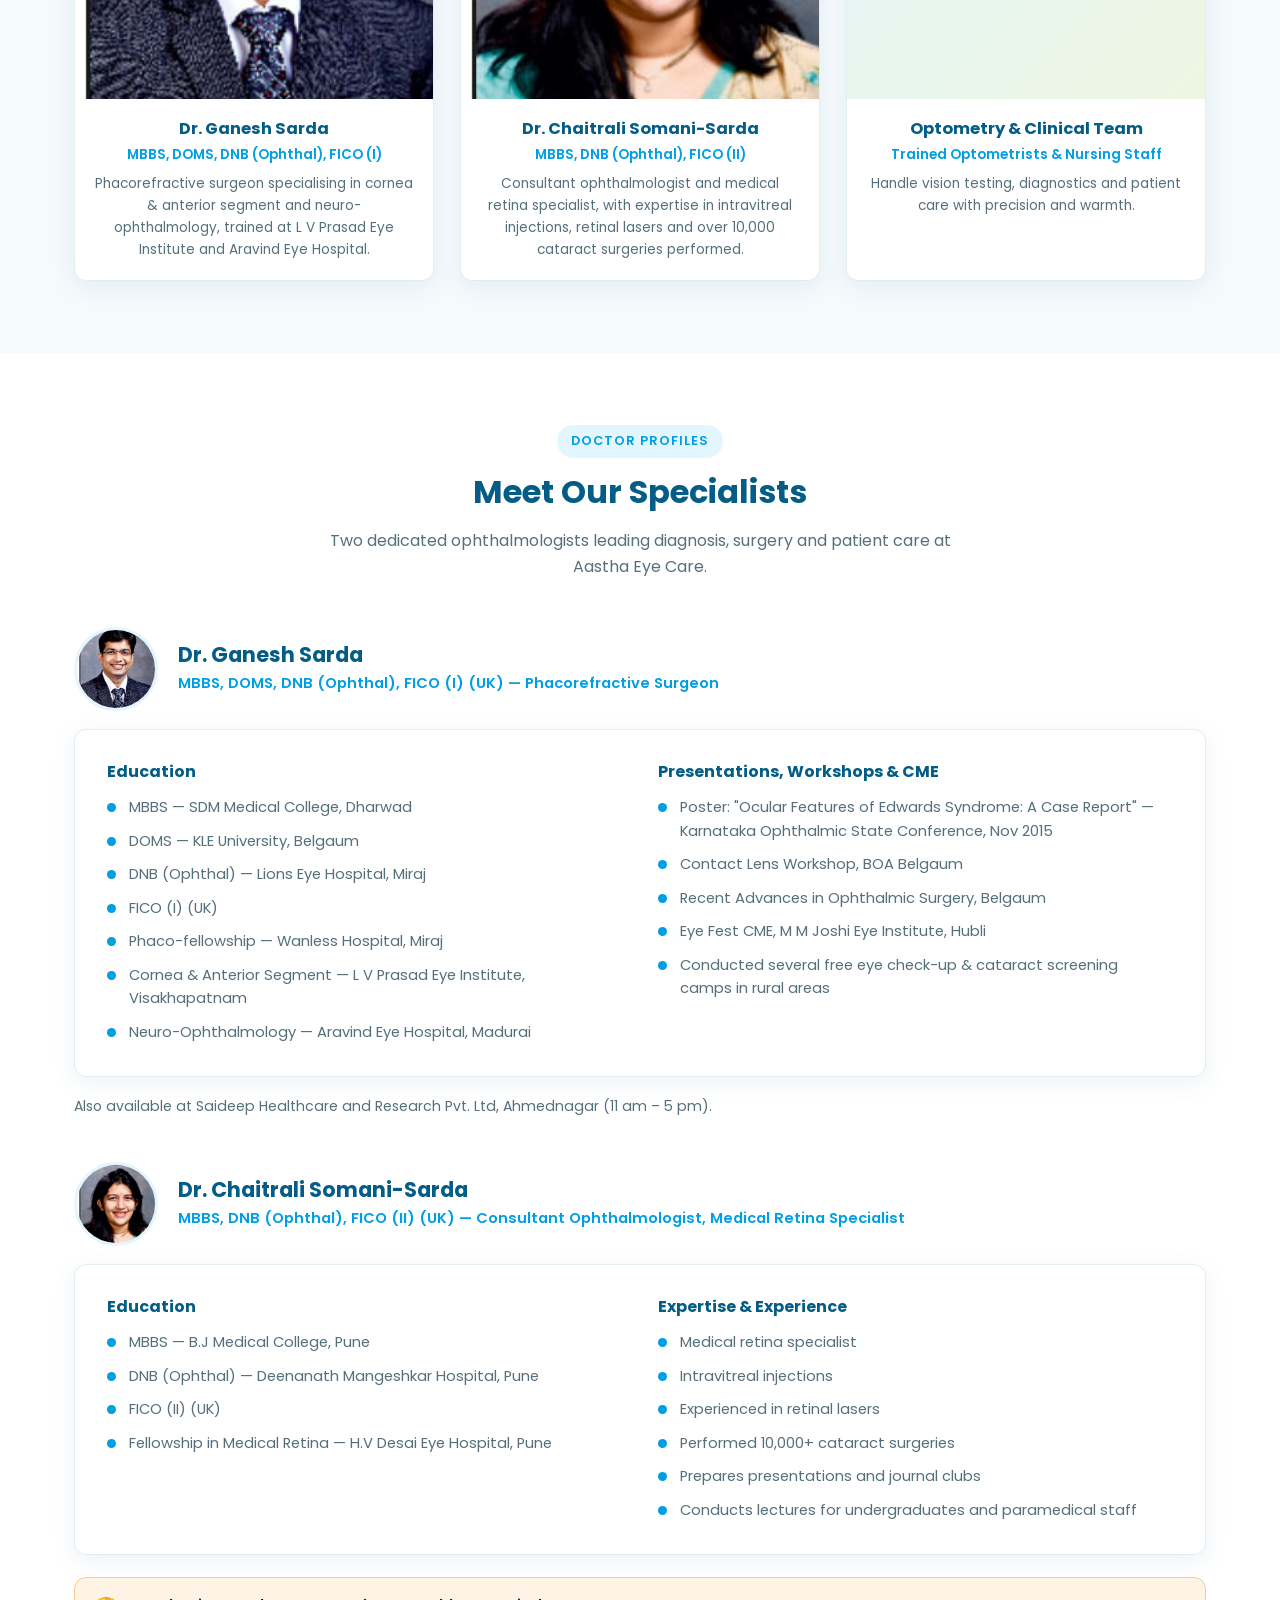
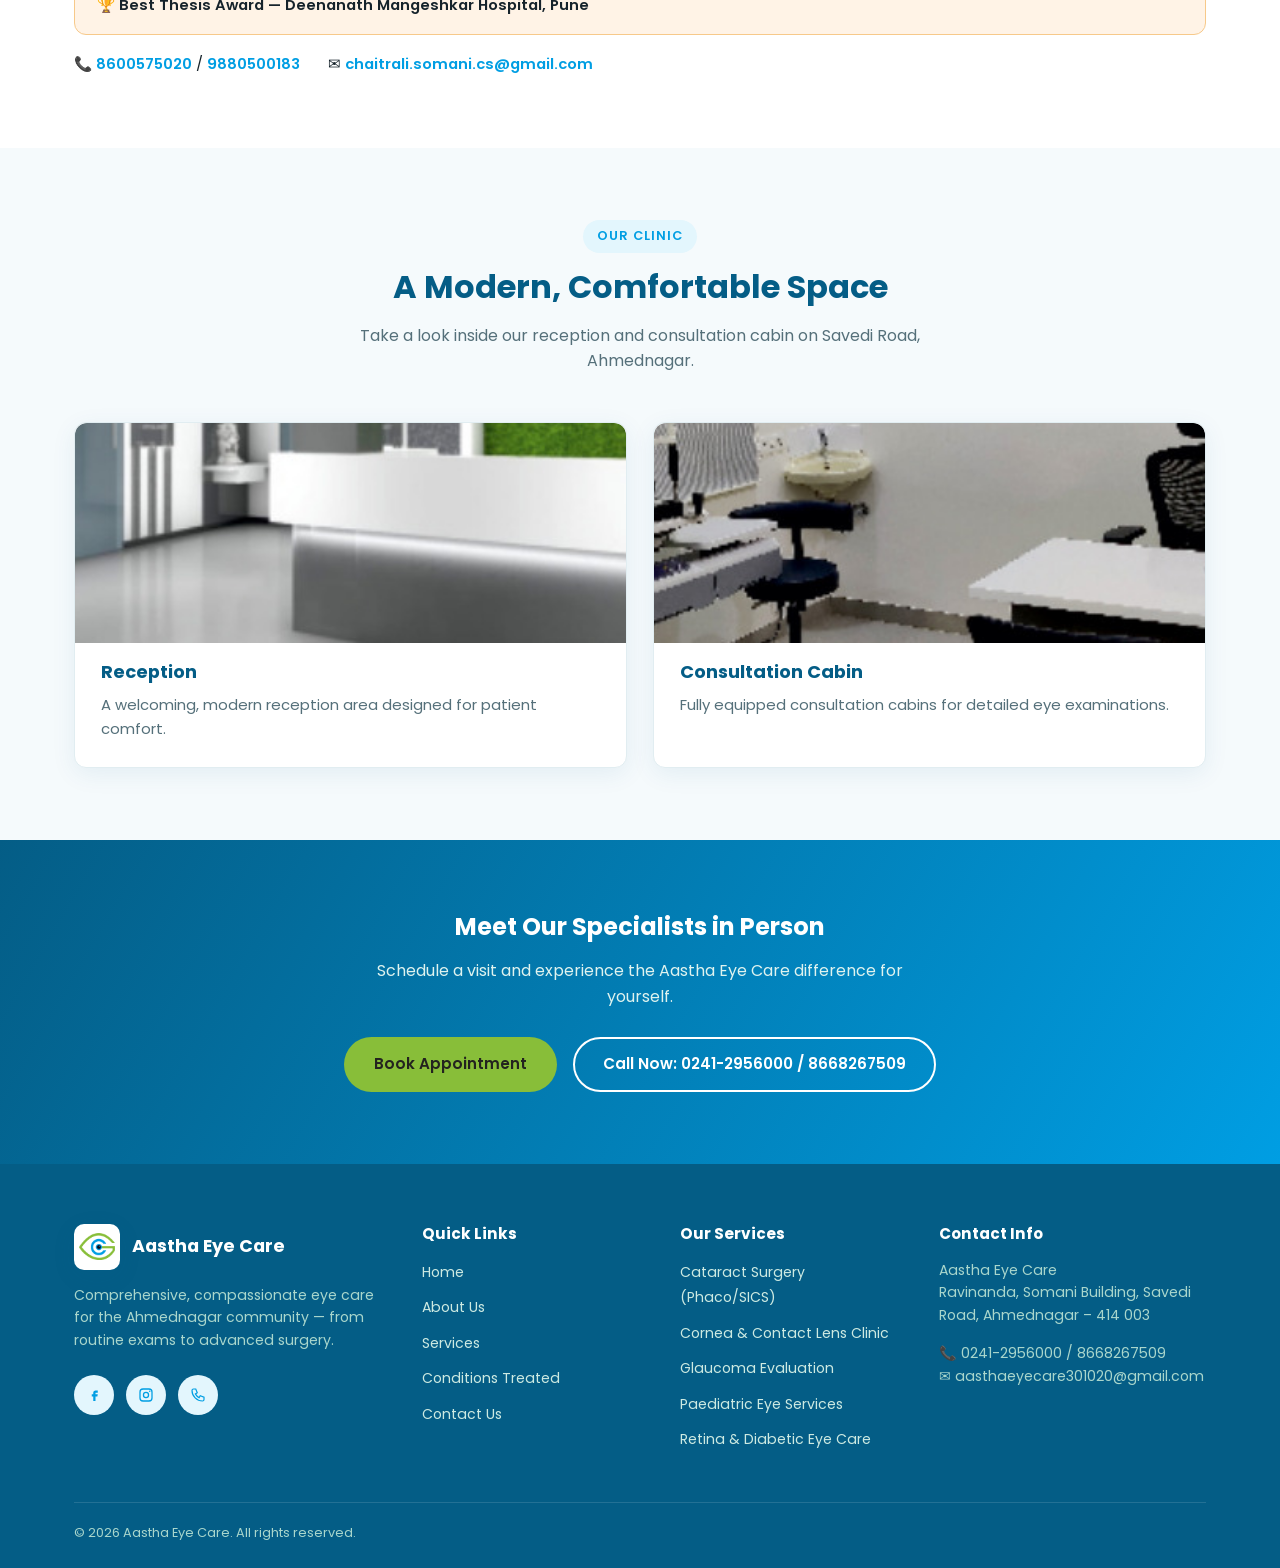
==== commit ecd26078: "Add 10+ years experience stat and cashless/insurance marquee banner Add a "10+ yrs" stat to the home" ====
--- a/aastha-eye-care/about.html
+++ b/aastha-eye-care/about.html
@@ -65,7 +65,7 @@
     <div>
       <div class="eyebrow">Our Story</div>
       <h2>Dedicated to Protecting the Vision of Ahmednagar</h2>
-      <p>Aastha Eye Care is run by Dr. Ganesh Sarda and Dr. Chaitrali Somani-Sarda from our clinic on Savedi Road, Ahmednagar, offering comprehensive eye examinations, advanced surgical care, and long-term management of eye conditions for the whole community.</p>
+      <p>With over 10 years of experience, Aastha Eye Care is run by Dr. Ganesh Sarda and Dr. Chaitrali Somani-Sarda from our clinic on Savedi Road, Ahmednagar, offering comprehensive eye examinations, advanced surgical care, and long-term management of eye conditions for the whole community.</p>
       <p>Our team combines modern diagnostic technology with a warm, patient-first approach, ensuring every visit — from a routine check-up to a surgical procedure — feels comfortable, transparent and reassuring.</p>
       <div class="value-list">
         <div class="value-item">
--- a/aastha-eye-care/css/style.css
+++ b/aastha-eye-care/css/style.css
@@ -400,6 +400,54 @@
   font-size: 0.85rem;
 }
 
+/* -------------------- Marquee strip -------------------- */
+.marquee-strip {
+  background: var(--accent-orange);
+  overflow: hidden;
+  padding: 13px 0;
+  white-space: nowrap;
+}
+
+.marquee-track {
+  display: inline-flex;
+  width: max-content;
+  animation: marquee-scroll 26s linear infinite;
+}
+
+.marquee-group {
+  display: inline-flex;
+  align-items: center;
+  flex-shrink: 0;
+}
+
+.marquee-track span {
+  display: inline-flex;
+  align-items: center;
+  gap: 10px;
+  color: #fff;
+  font-weight: 700;
+  font-size: 0.92rem;
+  letter-spacing: 0.03em;
+  text-transform: uppercase;
+  padding: 0 28px;
+  border-right: 1px solid rgba(255, 255, 255, 0.35);
+}
+
+@keyframes marquee-scroll {
+  from {
+    transform: translateX(0);
+  }
+  to {
+    transform: translateX(-50%);
+  }
+}
+
+@media (prefers-reduced-motion: reduce) {
+  .marquee-track {
+    animation: none;
+  }
+}
+
 /* -------------------- Highlights / features -------------------- */
 .features-grid {
   display: grid;
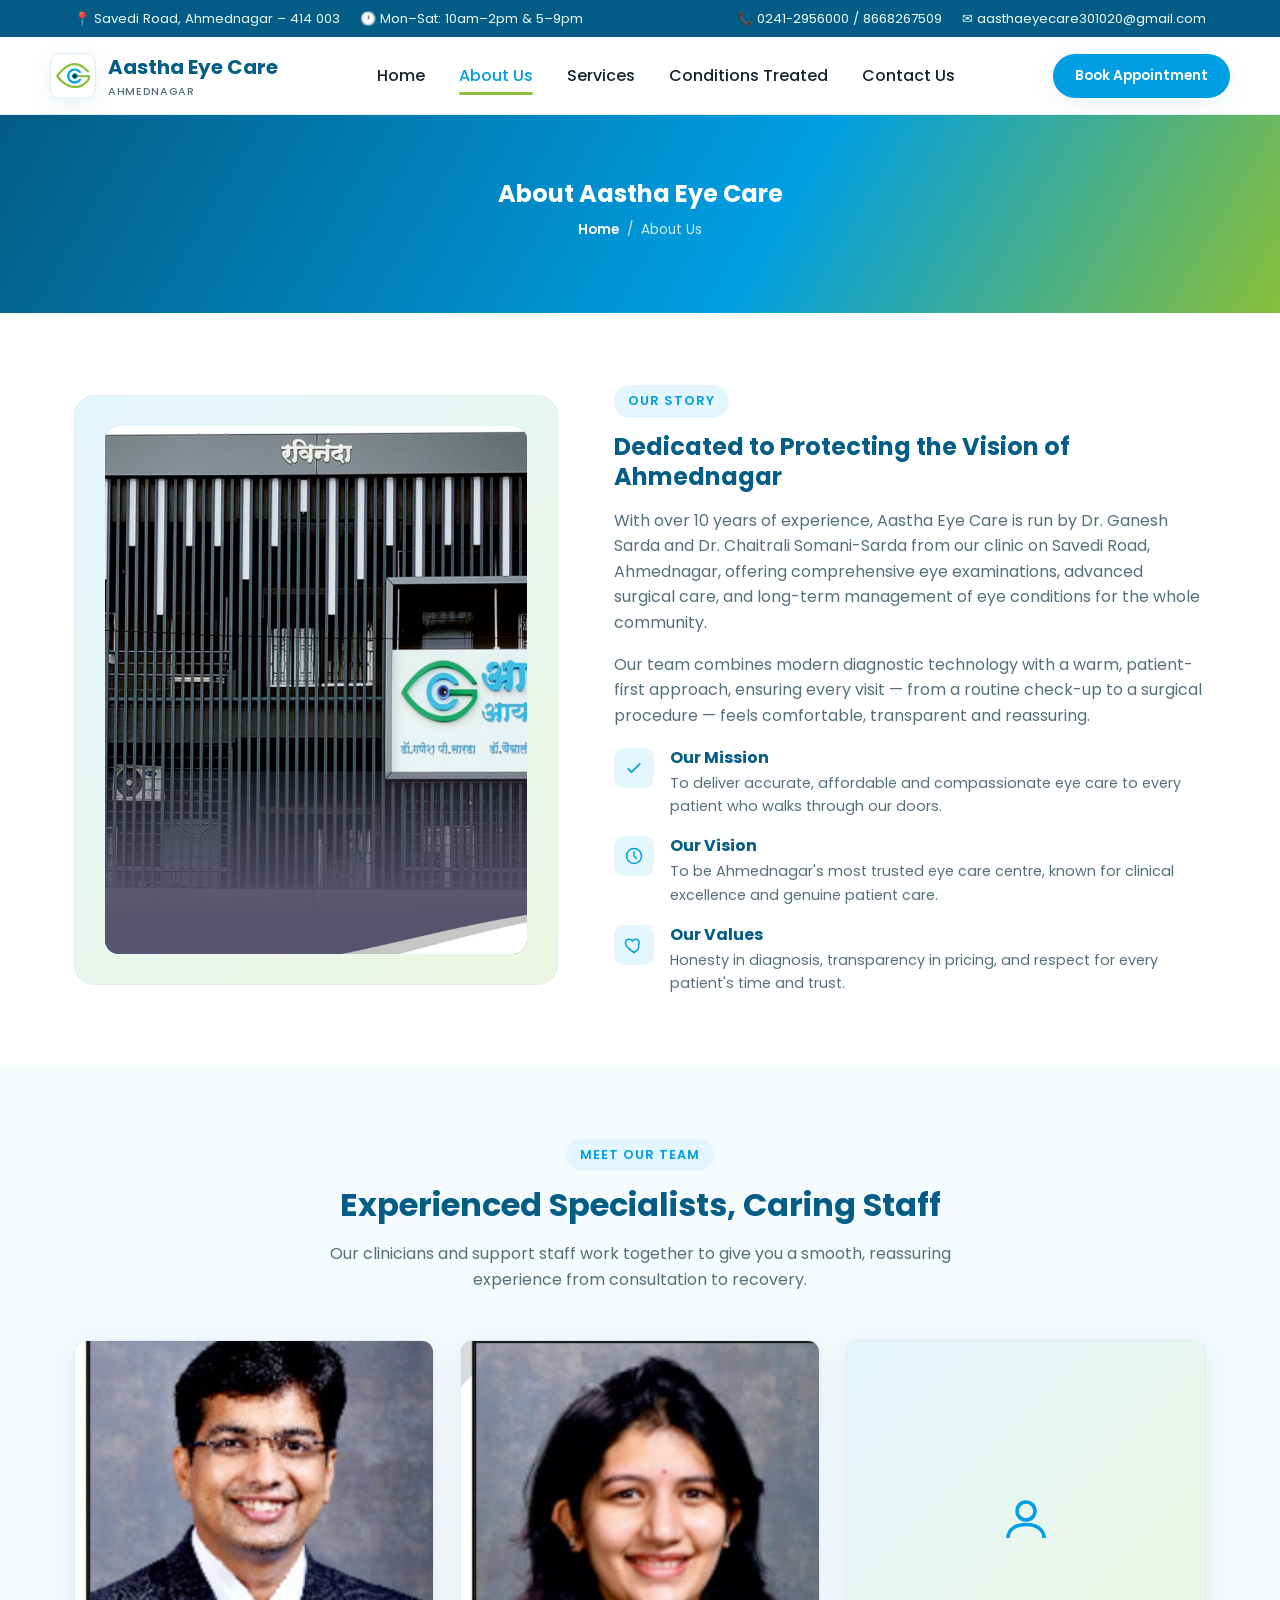
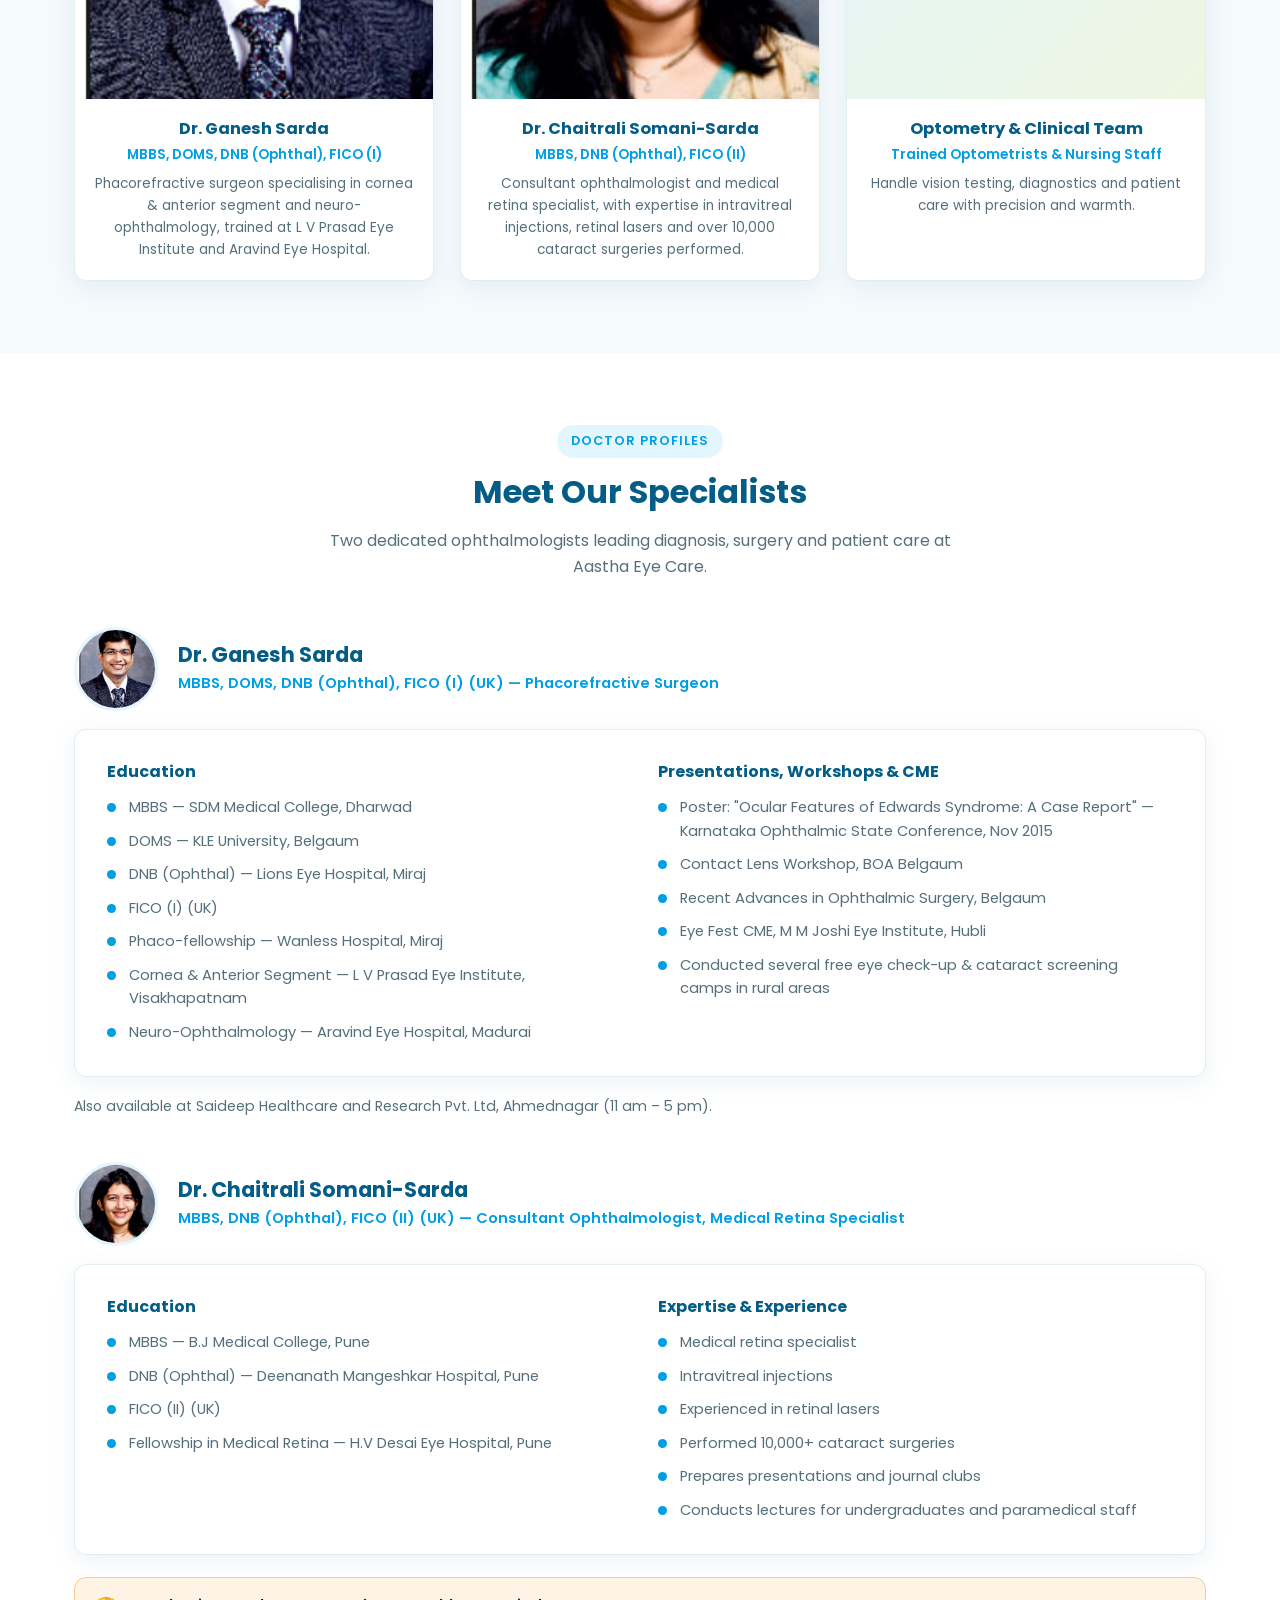
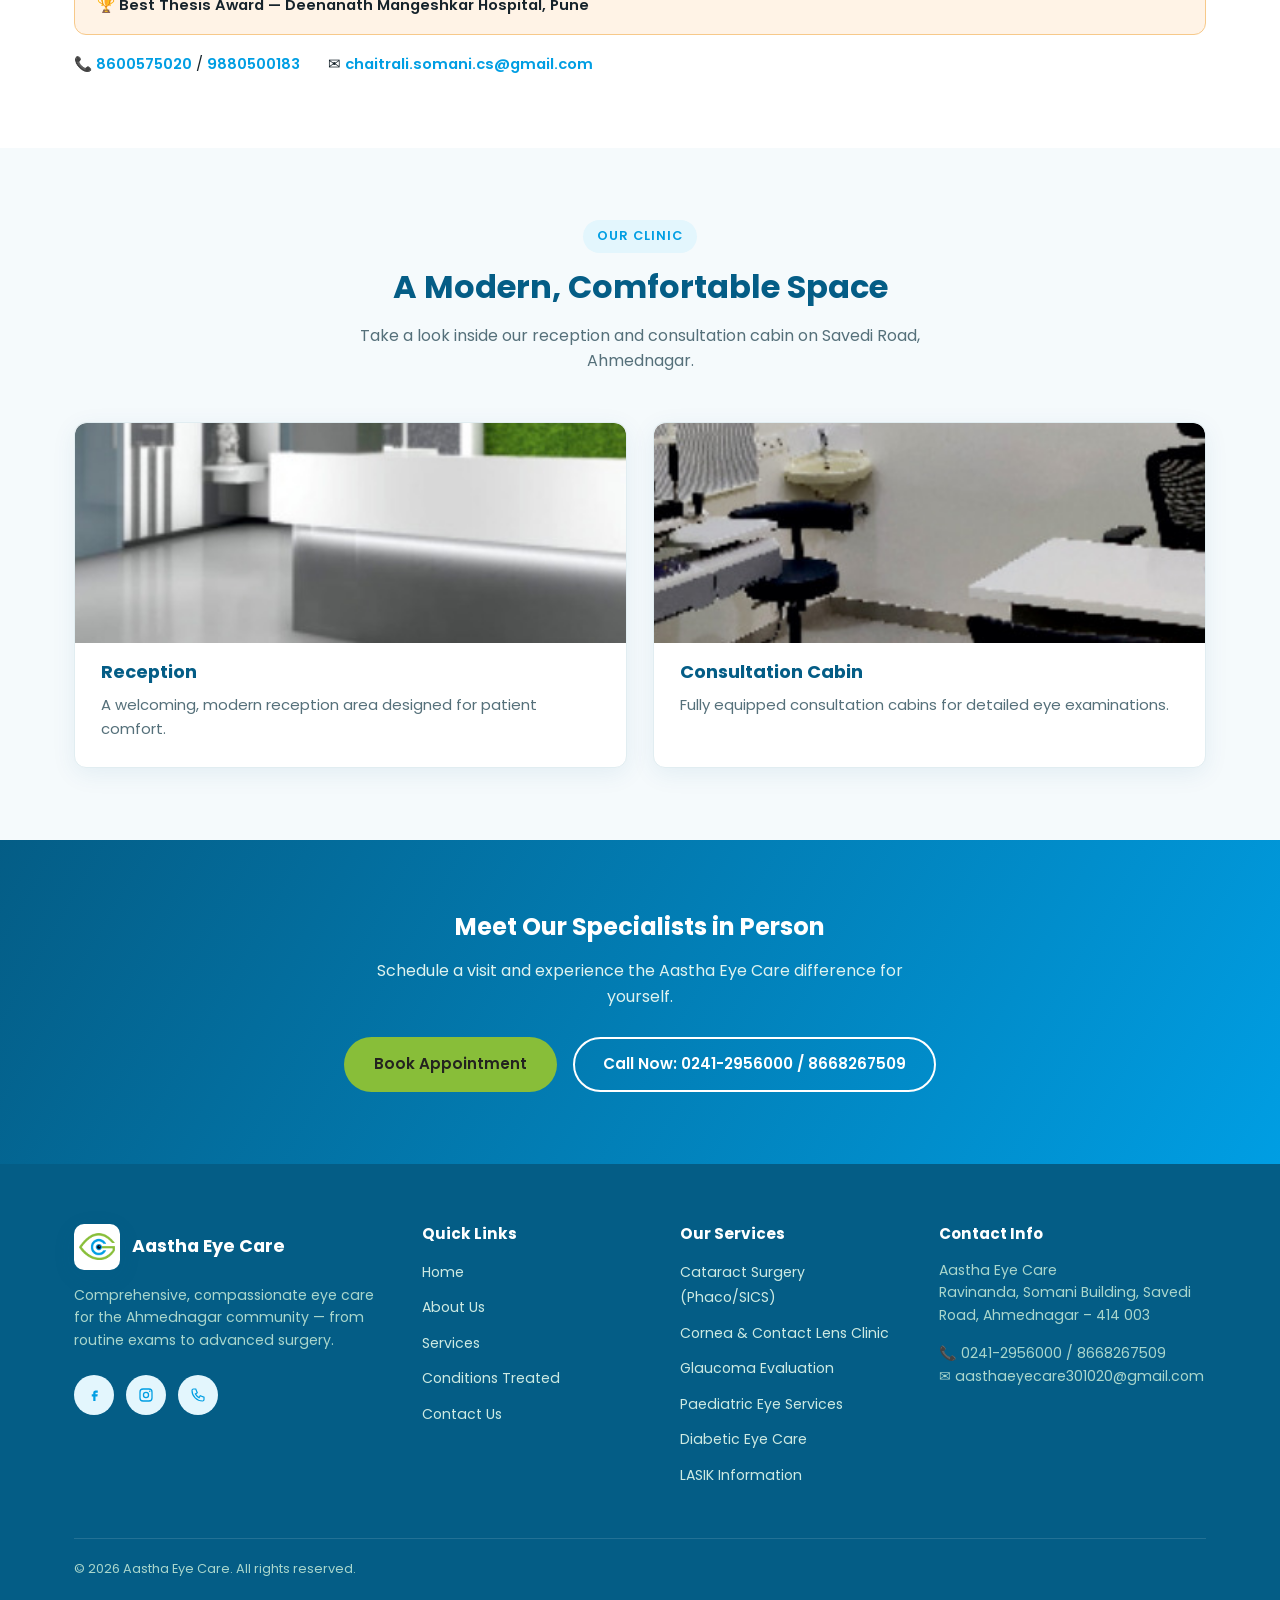
==== commit 1756c7a0: "Add dedicated LASIK and Diabetic Eye Care pages Add two new patient-education pages: - lasik.html: g" ====
--- a/aastha-eye-care/about.html
+++ b/aastha-eye-care/about.html
@@ -295,7 +295,8 @@
           <li><a href="services.html">Cornea &amp; Contact Lens Clinic</a></li>
           <li><a href="services.html">Glaucoma Evaluation</a></li>
           <li><a href="services.html">Paediatric Eye Services</a></li>
-          <li><a href="services.html">Retina &amp; Diabetic Eye Care</a></li>
+          <li><a href="diabetic-eye-care.html">Diabetic Eye Care</a></li>
+          <li><a href="lasik.html">LASIK Information</a></li>
         </ul>
       </div>
       <div>
--- a/aastha-eye-care/css/style.css
+++ b/aastha-eye-care/css/style.css
@@ -299,19 +299,30 @@
 
 /* -------------------- Hero -------------------- */
 .hero {
-  background: linear-gradient(120deg, var(--primary-dark), var(--primary) 55%, var(--green));
+  background-image: linear-gradient(
+      100deg,
+      rgba(3, 25, 38, 0.92) 0%,
+      rgba(4, 50, 75, 0.82) 30%,
+      rgba(4, 68, 100, 0.5) 52%,
+      rgba(4, 68, 100, 0.18) 68%,
+      rgba(4, 68, 100, 0.12) 100%
+    ),
+    url("../images/clinic-exterior-hero.jpg");
+  background-size: cover;
+  background-position: 68% 25%;
+  background-repeat: no-repeat;
   color: #fff;
   position: relative;
   overflow: hidden;
 }
 
 .hero .container {
-  display: grid;
-  grid-template-columns: 1.05fr 0.95fr;
-  gap: 48px;
-  align-items: center;
-  padding-top: 76px;
-  padding-bottom: 76px;
+  padding-top: 88px;
+  padding-bottom: 88px;
+}
+
+.hero-copy {
+  max-width: 640px;
 }
 
 .hero h1 {
@@ -351,53 +362,20 @@
   color: #cdece6;
 }
 
-.hero-visual {
-  background: rgba(255, 255, 255, 0.08);
+.hero-credit {
+  position: absolute;
+  right: 24px;
+  bottom: 20px;
+  display: inline-flex;
+  align-items: center;
+  gap: 6px;
+  background: rgba(4, 44, 66, 0.55);
   border: 1px solid rgba(255, 255, 255, 0.25);
-  border-radius: 20px;
-  padding: 34px;
-  backdrop-filter: blur(4px);
-}
-
-.hero-visual .eye-graphic {
-  width: 100%;
-  aspect-ratio: 4 / 3;
-  border-radius: 16px;
-  background: radial-gradient(circle at 50% 50%, #ffffff 0%, #d7f0fb 34%, var(--green) 35%, var(--primary-dark) 100%);
-  position: relative;
-  display: flex;
-  align-items: center;
-  justify-content: center;
-}
-
-.hero-visual .eye-graphic::before {
-  content: "";
-  width: 22%;
-  aspect-ratio: 1;
-  background: #08201c;
-  border-radius: 50%;
-  box-shadow: 0 0 0 10px rgba(255, 255, 255, 0.15);
-}
-
-.hero-visual .hero-photo {
-  width: 100%;
-  aspect-ratio: 4 / 3;
-  border-radius: 16px;
-  overflow: hidden;
-}
-
-.hero-visual .hero-photo img {
-  width: 100%;
-  height: 100%;
-  object-fit: cover;
-  display: block;
-}
-
-.hero-visual-caption {
-  margin-top: 18px;
-  text-align: center;
+  backdrop-filter: blur(3px);
   color: #eafaf6;
-  font-size: 0.85rem;
+  font-size: 0.75rem;
+  padding: 7px 14px;
+  border-radius: 999px;
 }
 
 /* -------------------- Marquee strip -------------------- */
@@ -1305,7 +1283,6 @@
 
 /* -------------------- Responsive -------------------- */
 @media (max-width: 960px) {
-  .hero .container,
   .about-grid,
   .contact-grid {
     grid-template-columns: 1fr;
@@ -1358,6 +1335,11 @@
     font-size: 2rem;
   }
 
+  .hero-credit {
+    position: static;
+    margin-top: 28px;
+  }
+
   .features-grid,
   .card-grid,
   .review-track,
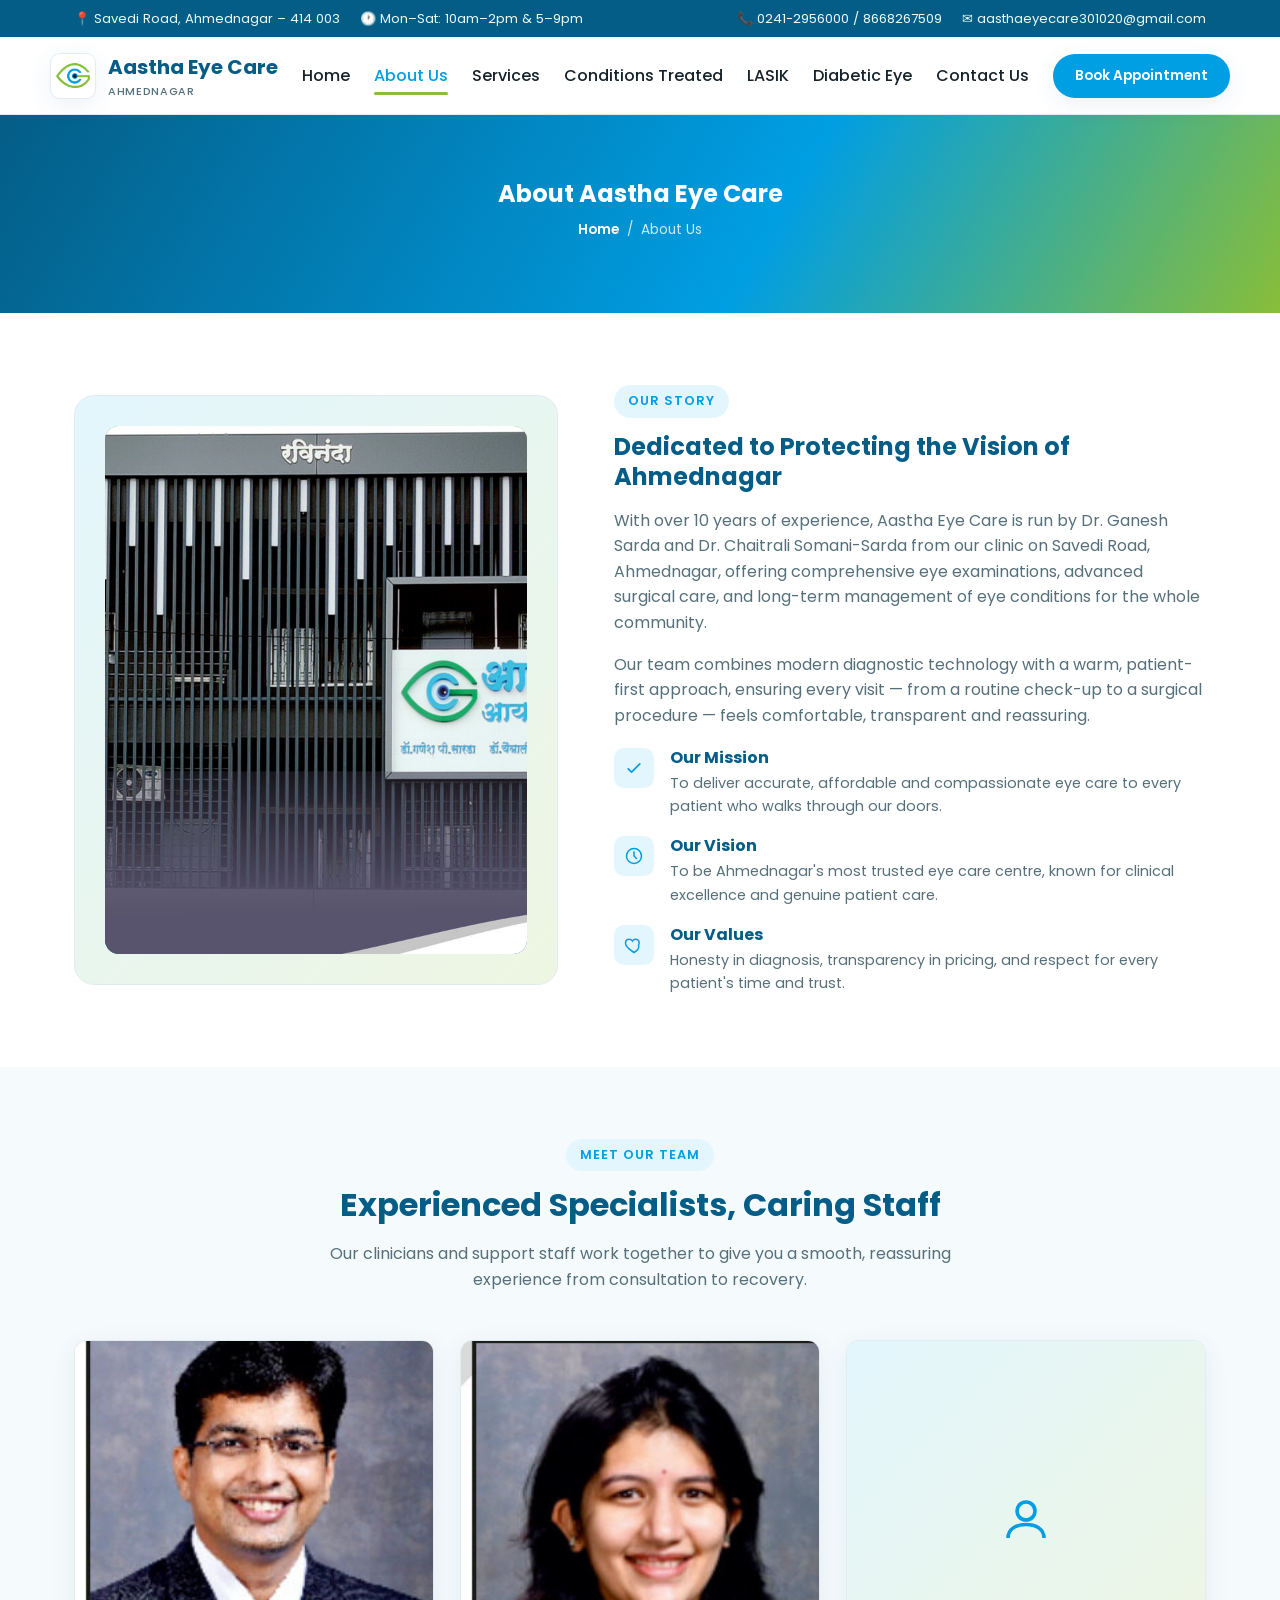
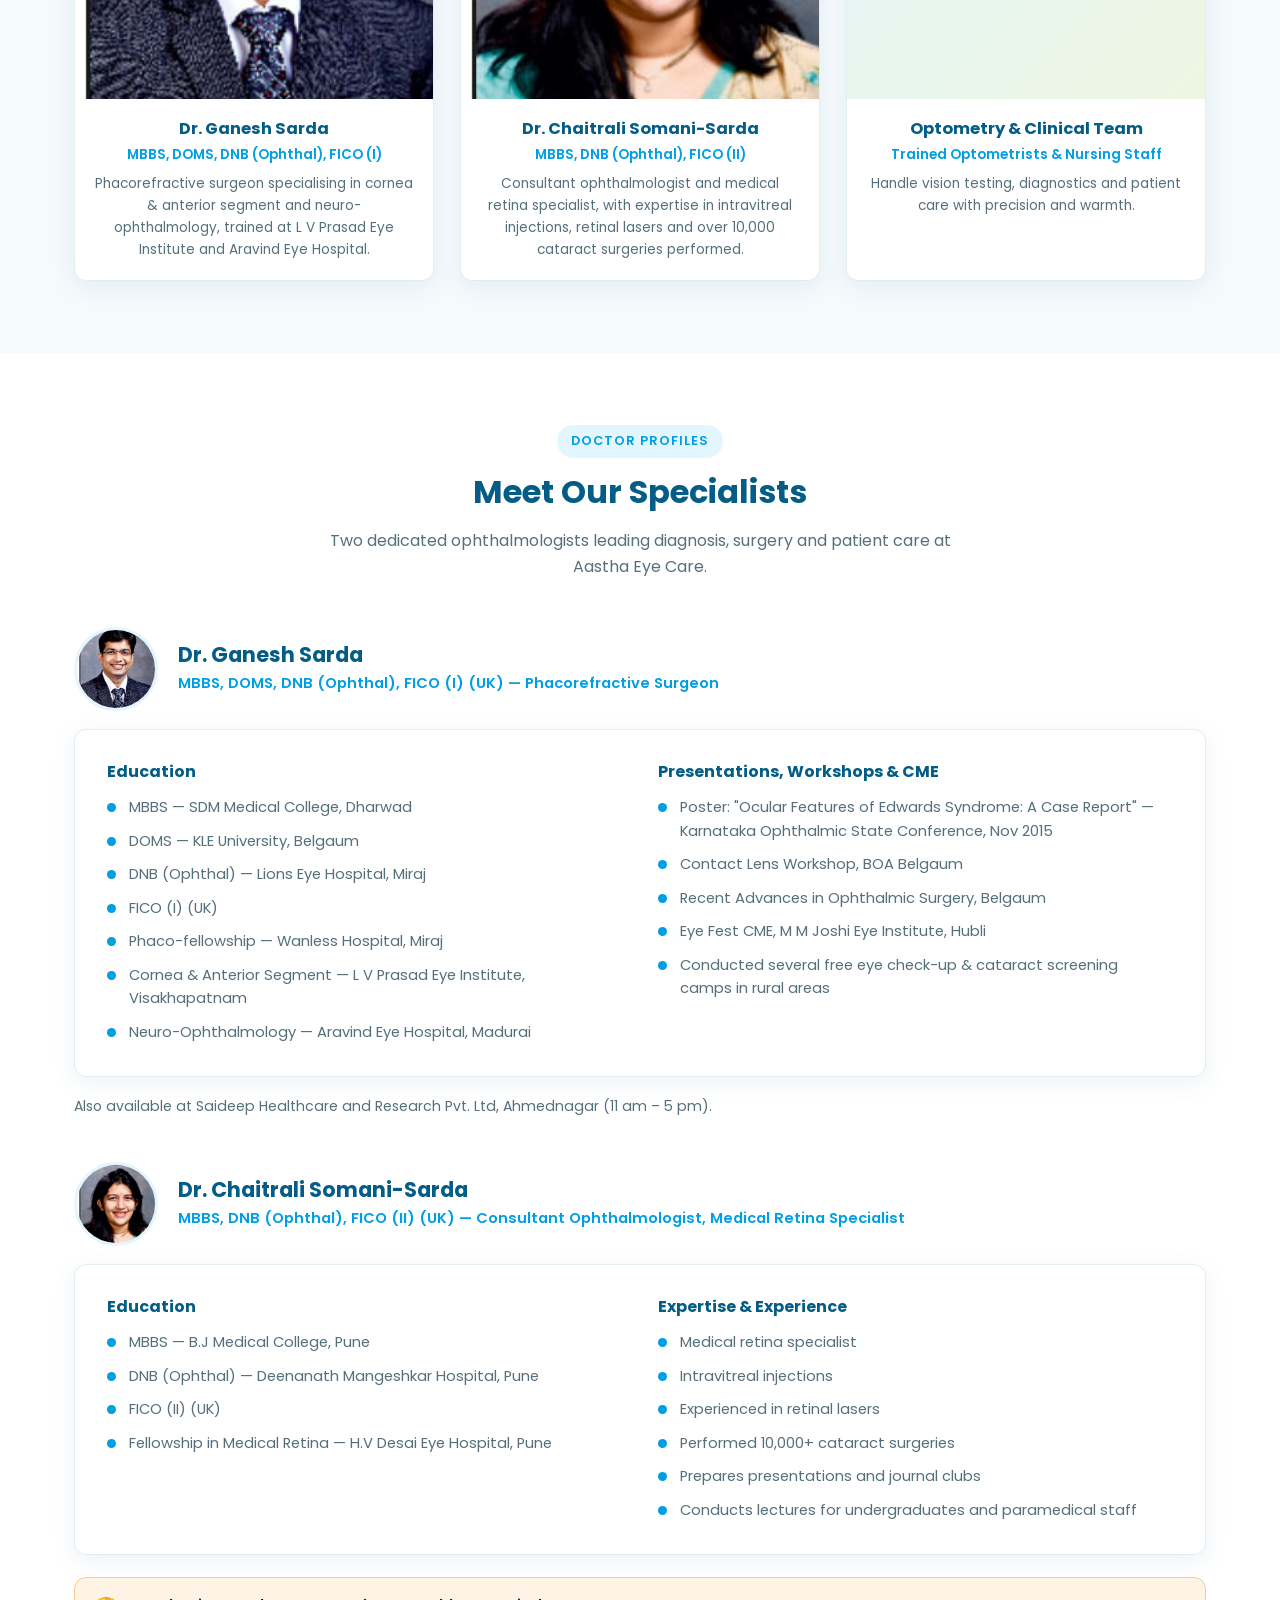
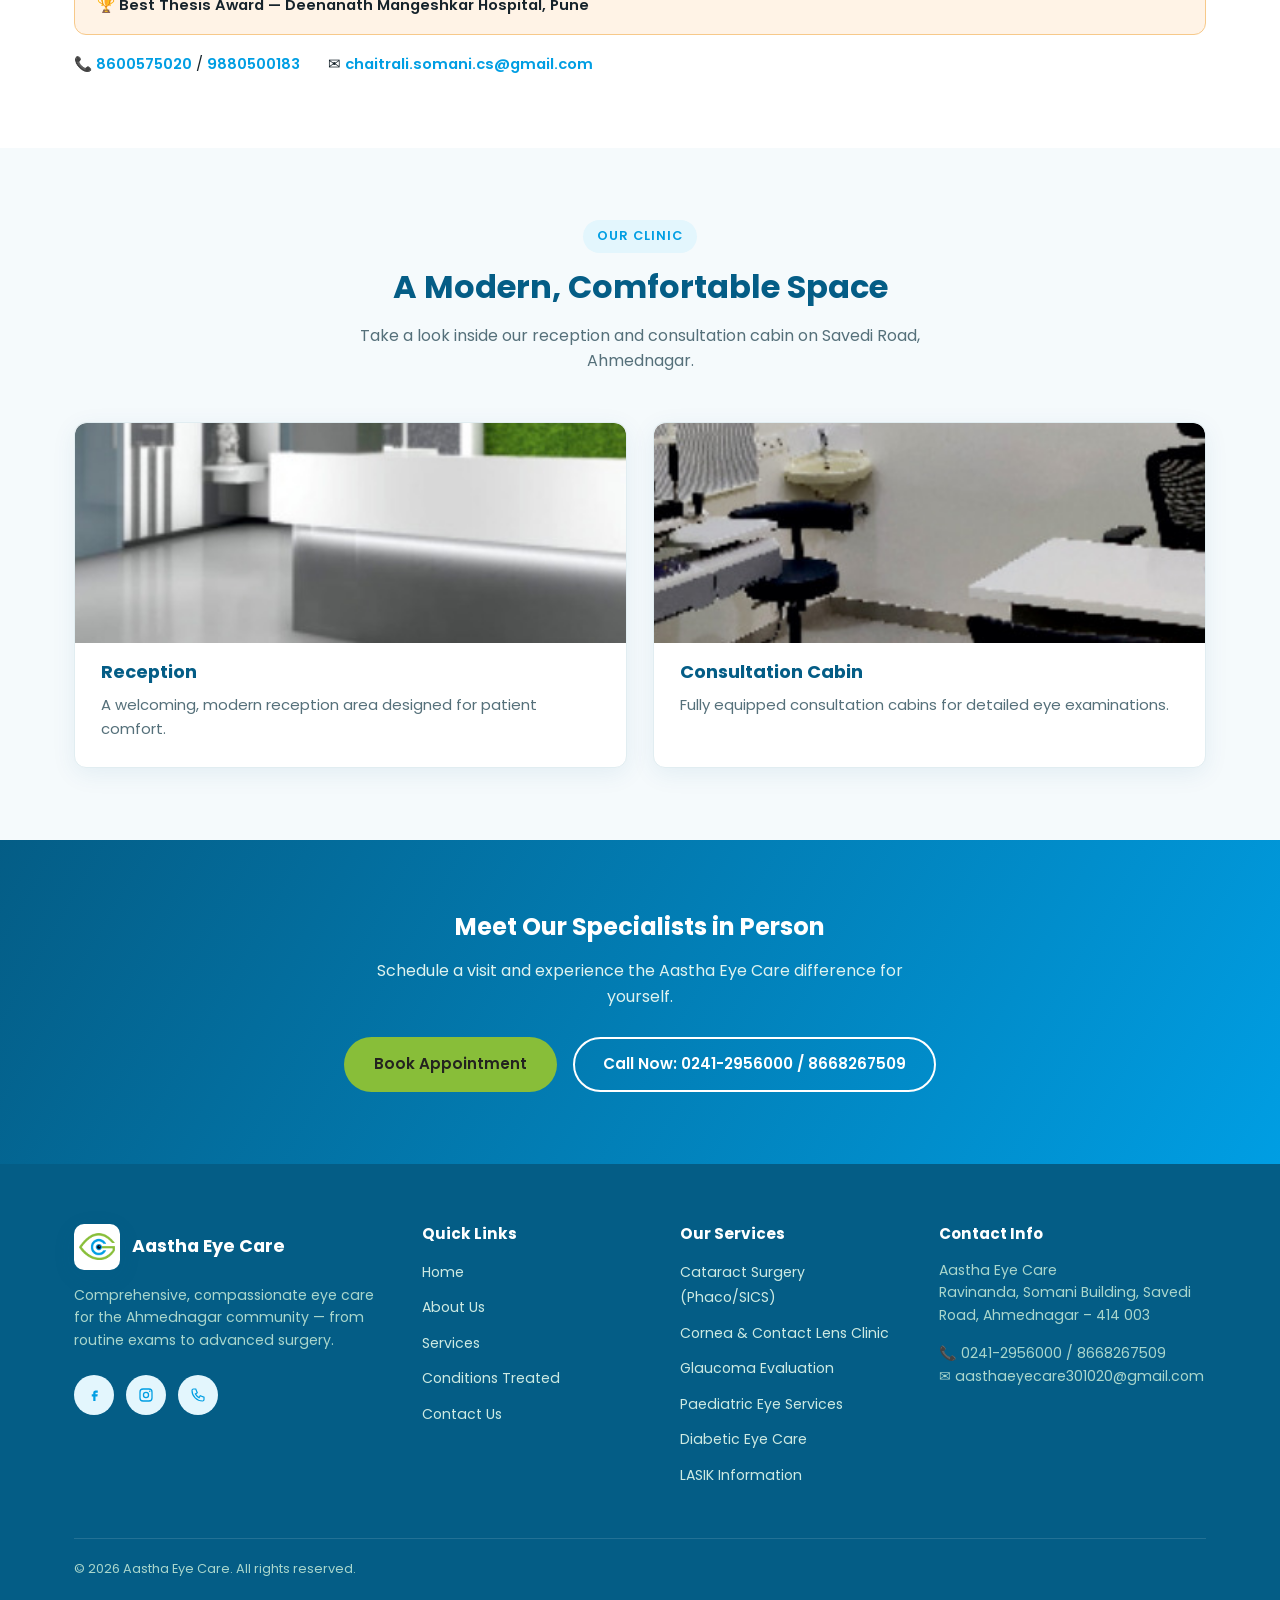
==== commit d8579b9f: "Add LASIK and Diabetic Eye as top-level nav items; enrich their content Add LASIK and Diabetic Eye a" ====
--- a/aastha-eye-care/about.html
+++ b/aastha-eye-care/about.html
@@ -37,6 +37,8 @@
       <li><a href="about.html" class="active">About Us</a></li>
       <li><a href="services.html">Services</a></li>
       <li><a href="conditions.html">Conditions Treated</a></li>
+      <li><a href="lasik.html">LASIK</a></li>
+      <li><a href="diabetic-eye-care.html">Diabetic Eye</a></li>
       <li><a href="contact.html">Contact Us</a></li>
     </ul>
     <div class="nav-cta">
--- a/aastha-eye-care/css/style.css
+++ b/aastha-eye-care/css/style.css
@@ -248,7 +248,7 @@
 .nav-links {
   display: flex;
   align-items: center;
-  gap: 34px;
+  gap: 24px;
 }
 
 .nav-links a {
@@ -1306,7 +1306,7 @@
   }
 }
 
-@media (max-width: 720px) {
+@media (max-width: 1260px) {
   .nav-links,
   .nav-cta .btn {
     display: none;
@@ -1330,7 +1330,9 @@
     border-bottom: 1px solid var(--border);
     box-shadow: var(--shadow);
   }
-
+}
+
+@media (max-width: 720px) {
   .hero h1 {
     font-size: 2rem;
   }
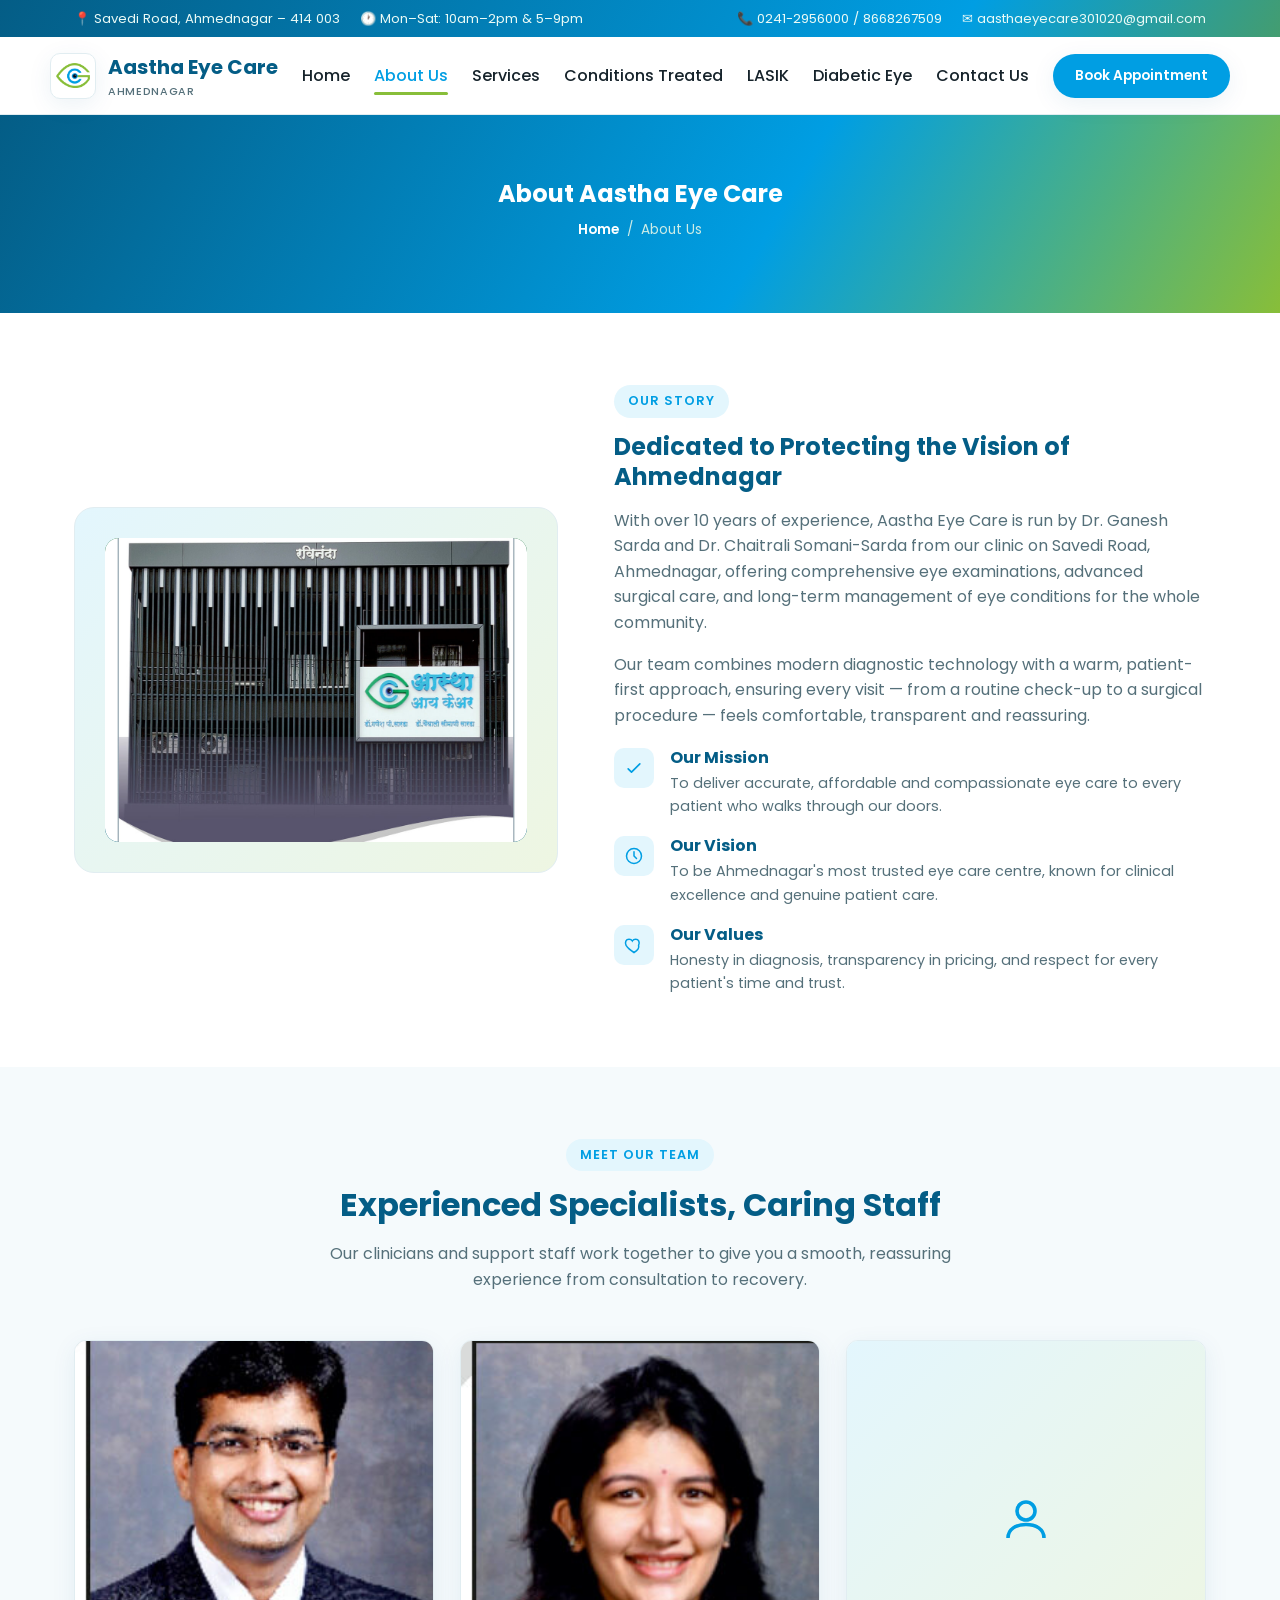
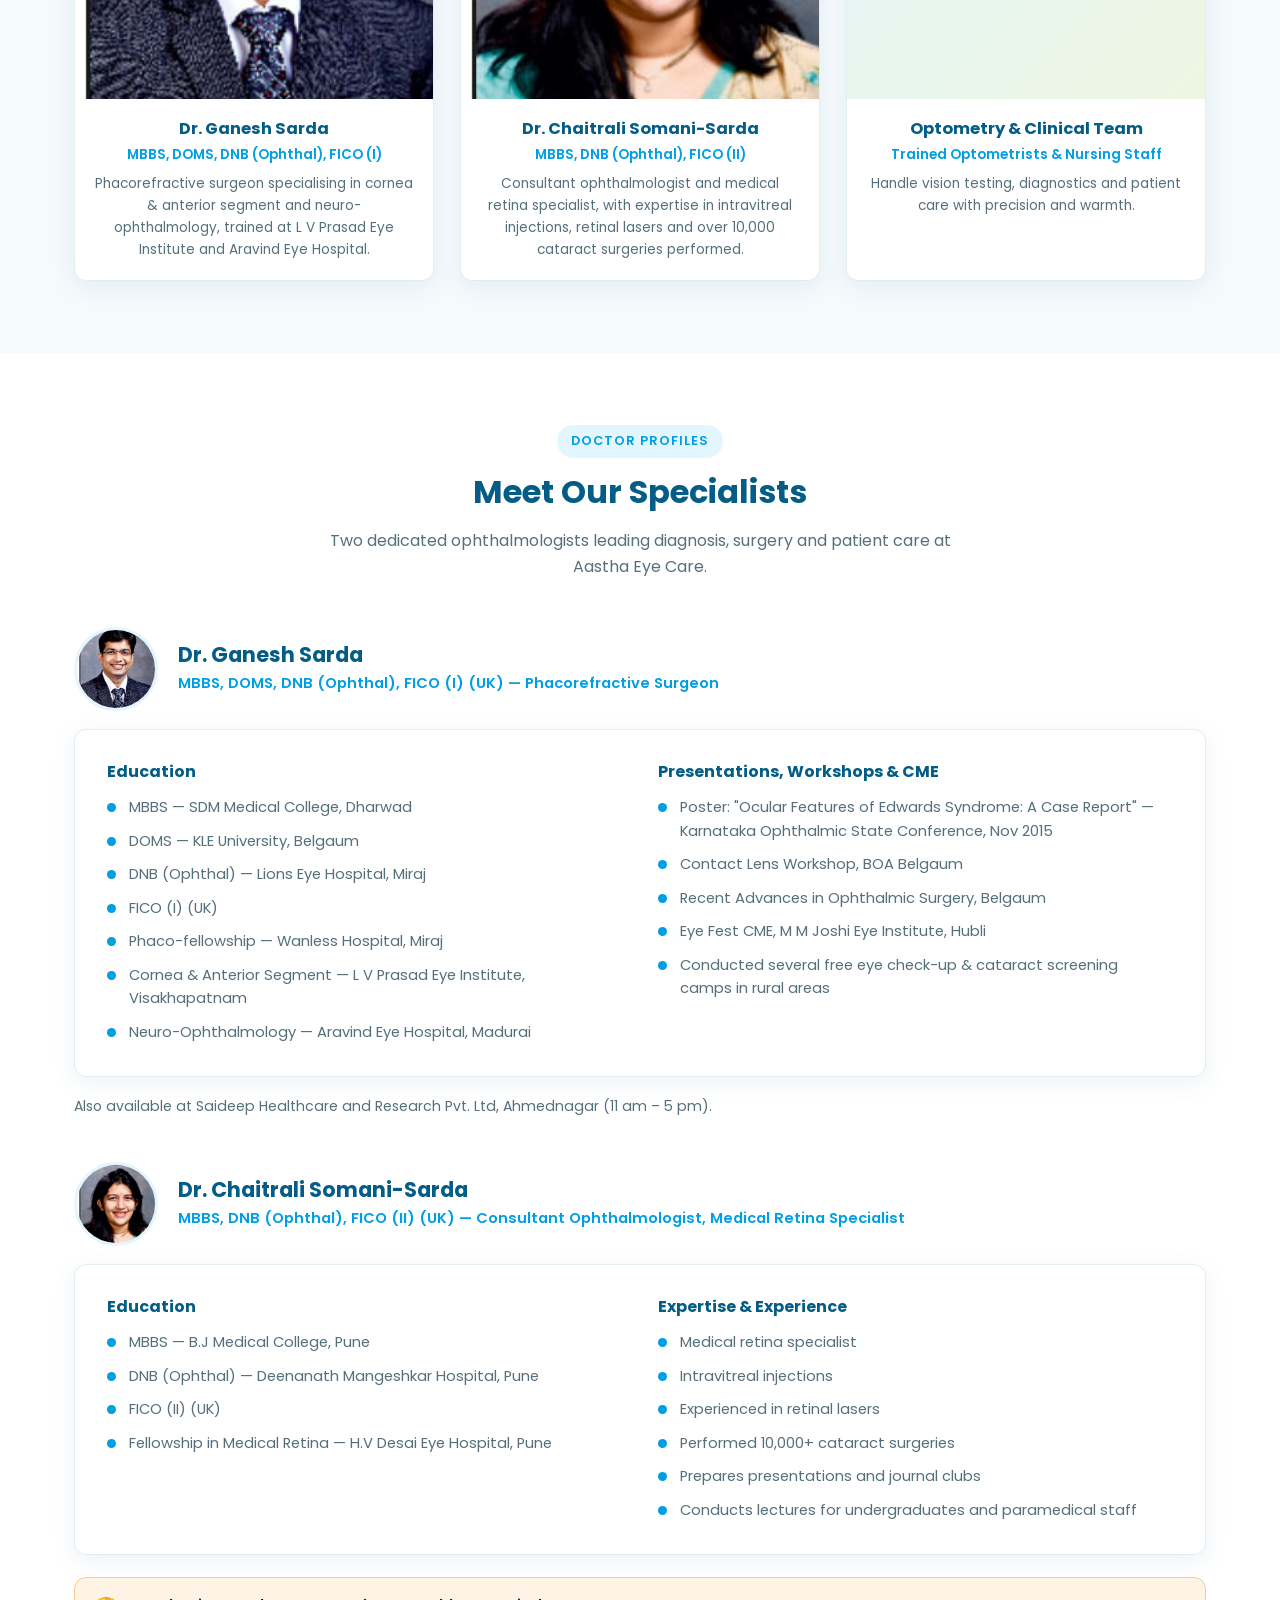
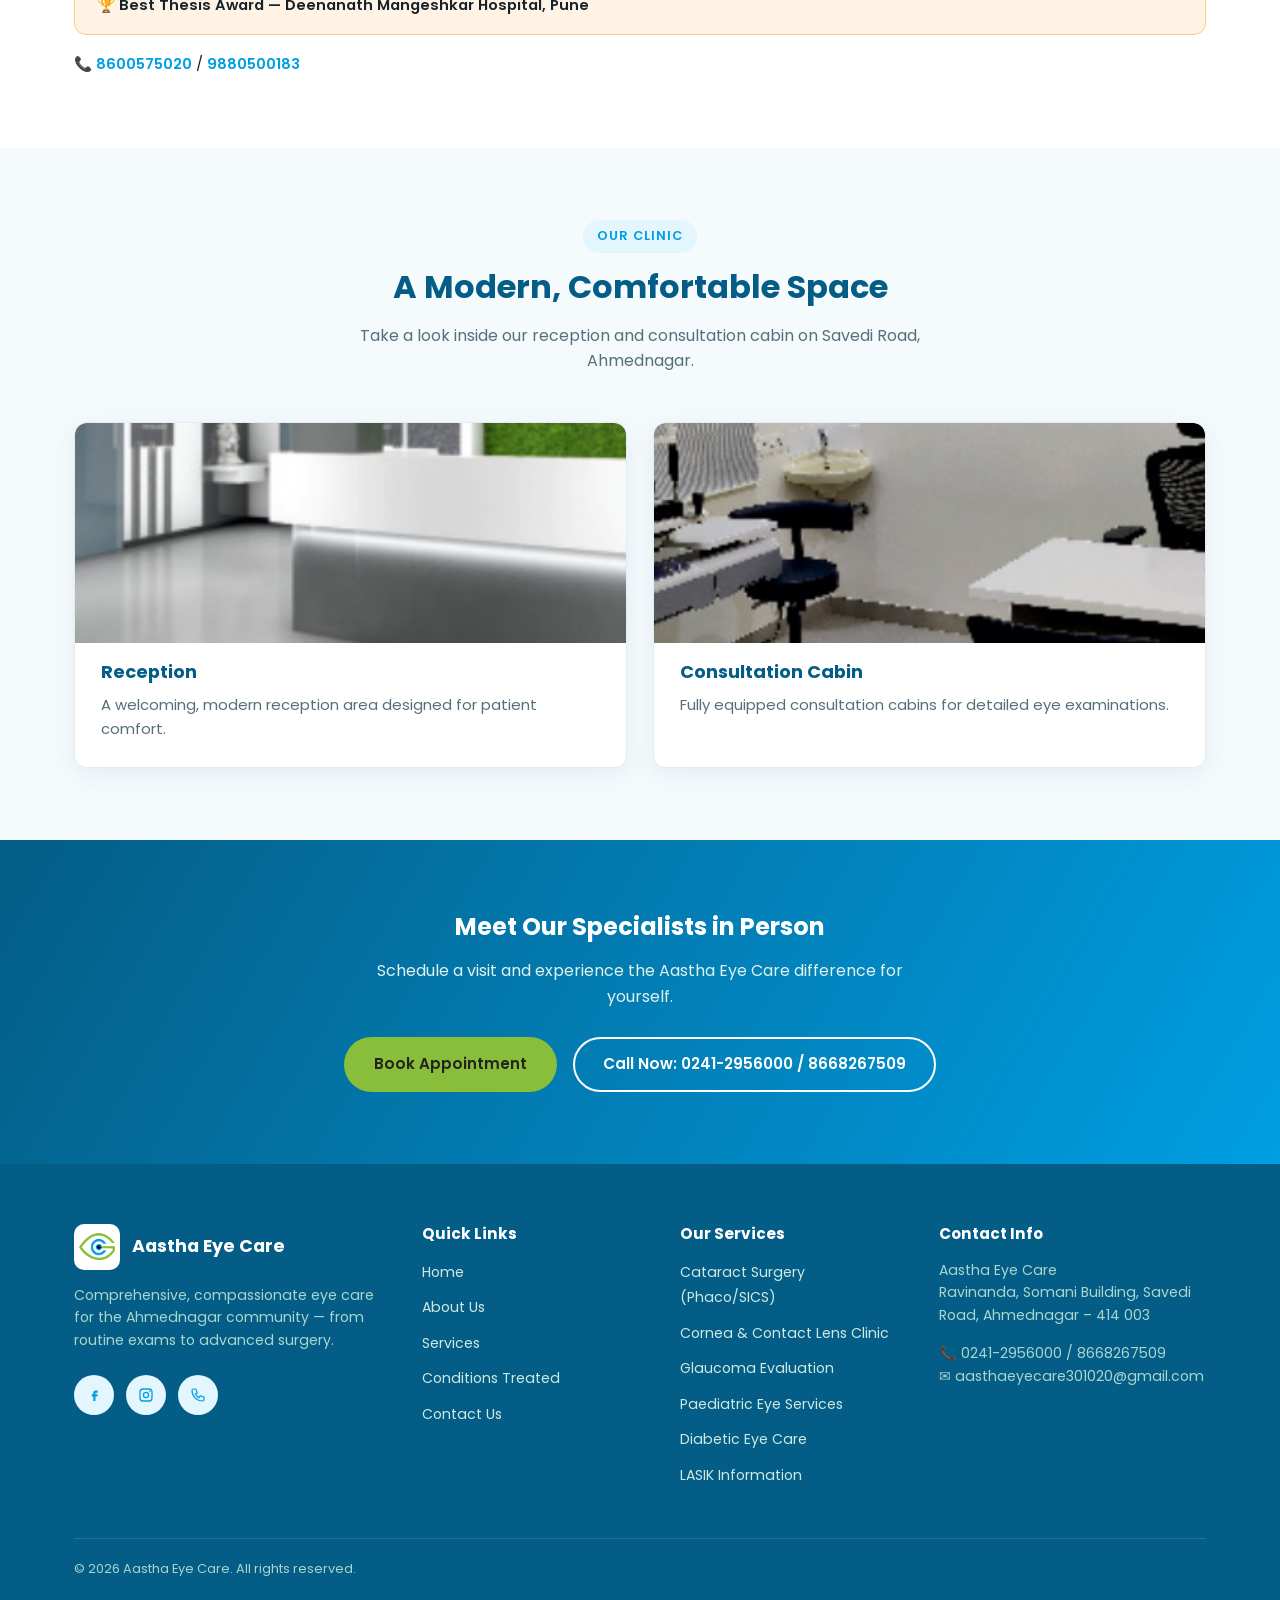
==== commit dc9d1861: "Fix About page building photo, remove personal email, gradient topbar Fix the clinic building photo " ====
--- a/aastha-eye-care/about.html
+++ b/aastha-eye-care/about.html
@@ -220,7 +220,6 @@
       <div class="doctor-highlight">🏆 Best Thesis Award — Deenanath Mangeshkar Hospital, Pune</div>
       <div class="doctor-contact">
         <span>📞 <a href="tel:+918600575020">8600575020</a> / <a href="tel:+919880500183">9880500183</a></span>
-        <span>✉ <a href="mailto:chaitrali.somani.cs@gmail.com">chaitrali.somani.cs@gmail.com</a></span>
       </div>
     </div>
   </div>
--- a/aastha-eye-care/css/style.css
+++ b/aastha-eye-care/css/style.css
@@ -158,7 +158,7 @@
 
 /* -------------------- Top bar -------------------- */
 .topbar {
-  background: var(--primary-dark);
+  background: linear-gradient(120deg, var(--primary-dark), var(--primary) 75%, var(--green-dark) 115%);
   color: #eafaf6;
   font-size: 0.82rem;
 }
@@ -716,12 +716,13 @@
 
 .about-photo-inner {
   border-radius: 14px;
-  aspect-ratio: 4/5;
+  aspect-ratio: 1100 / 791;
   background: radial-gradient(circle at 50% 40%, #ffffff 0%, #c9e8f8 40%, var(--green) 68%, var(--primary-dark) 100%);
   display: flex;
   align-items: center;
   justify-content: center;
   color: #fff;
+  overflow: hidden;
 }
 
 .about-photo-inner svg {
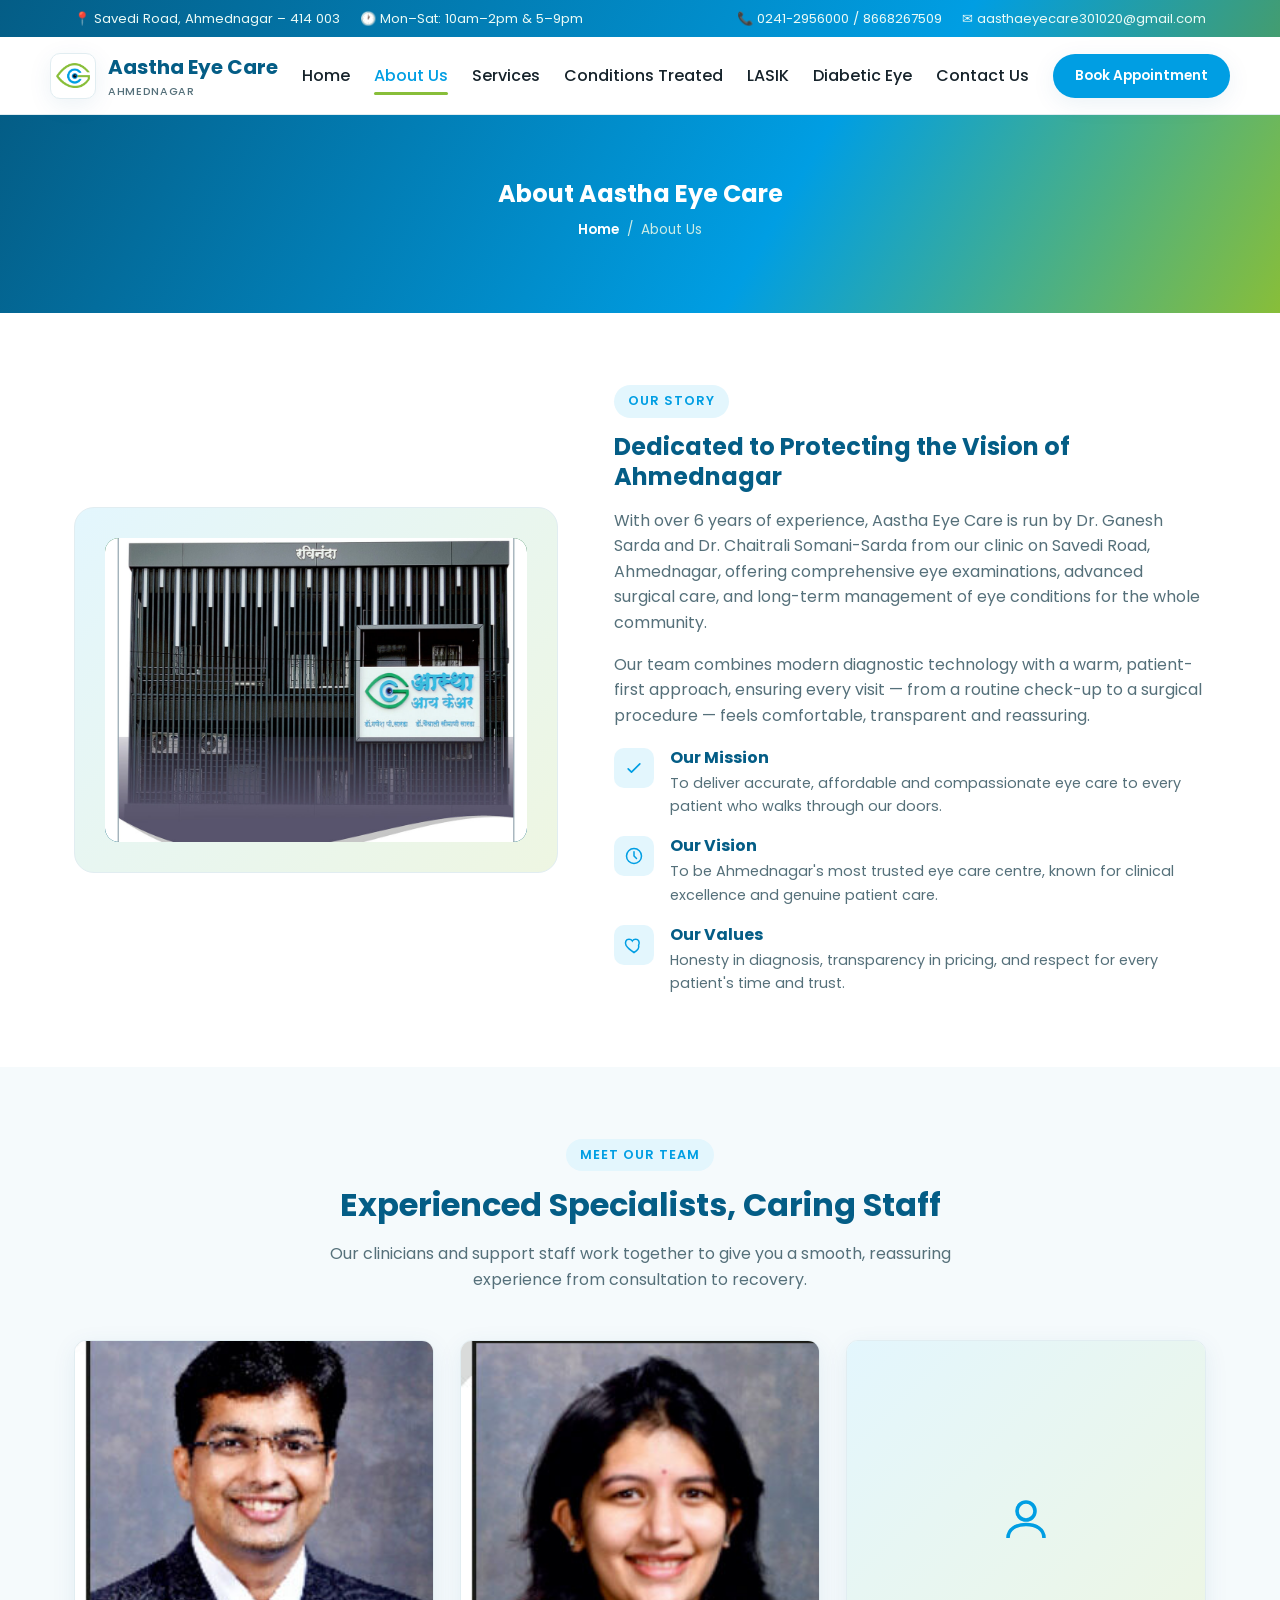
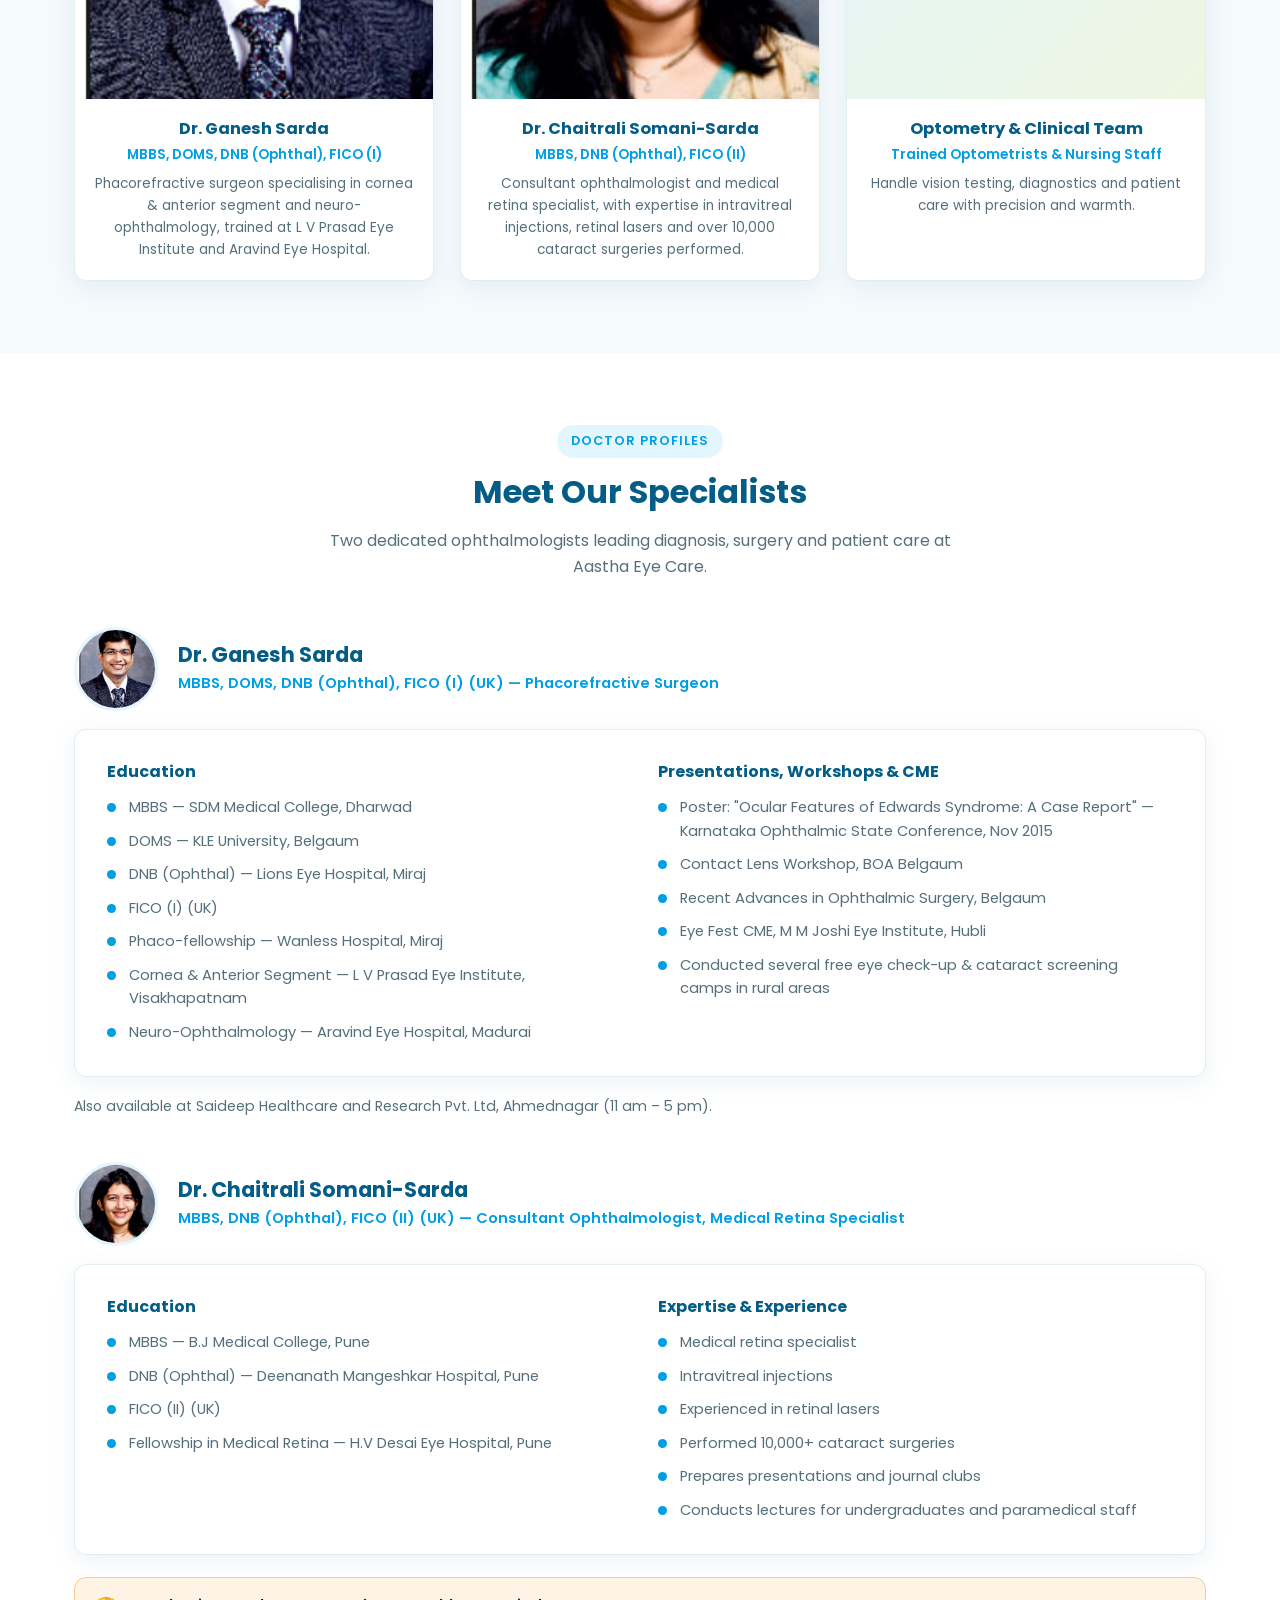
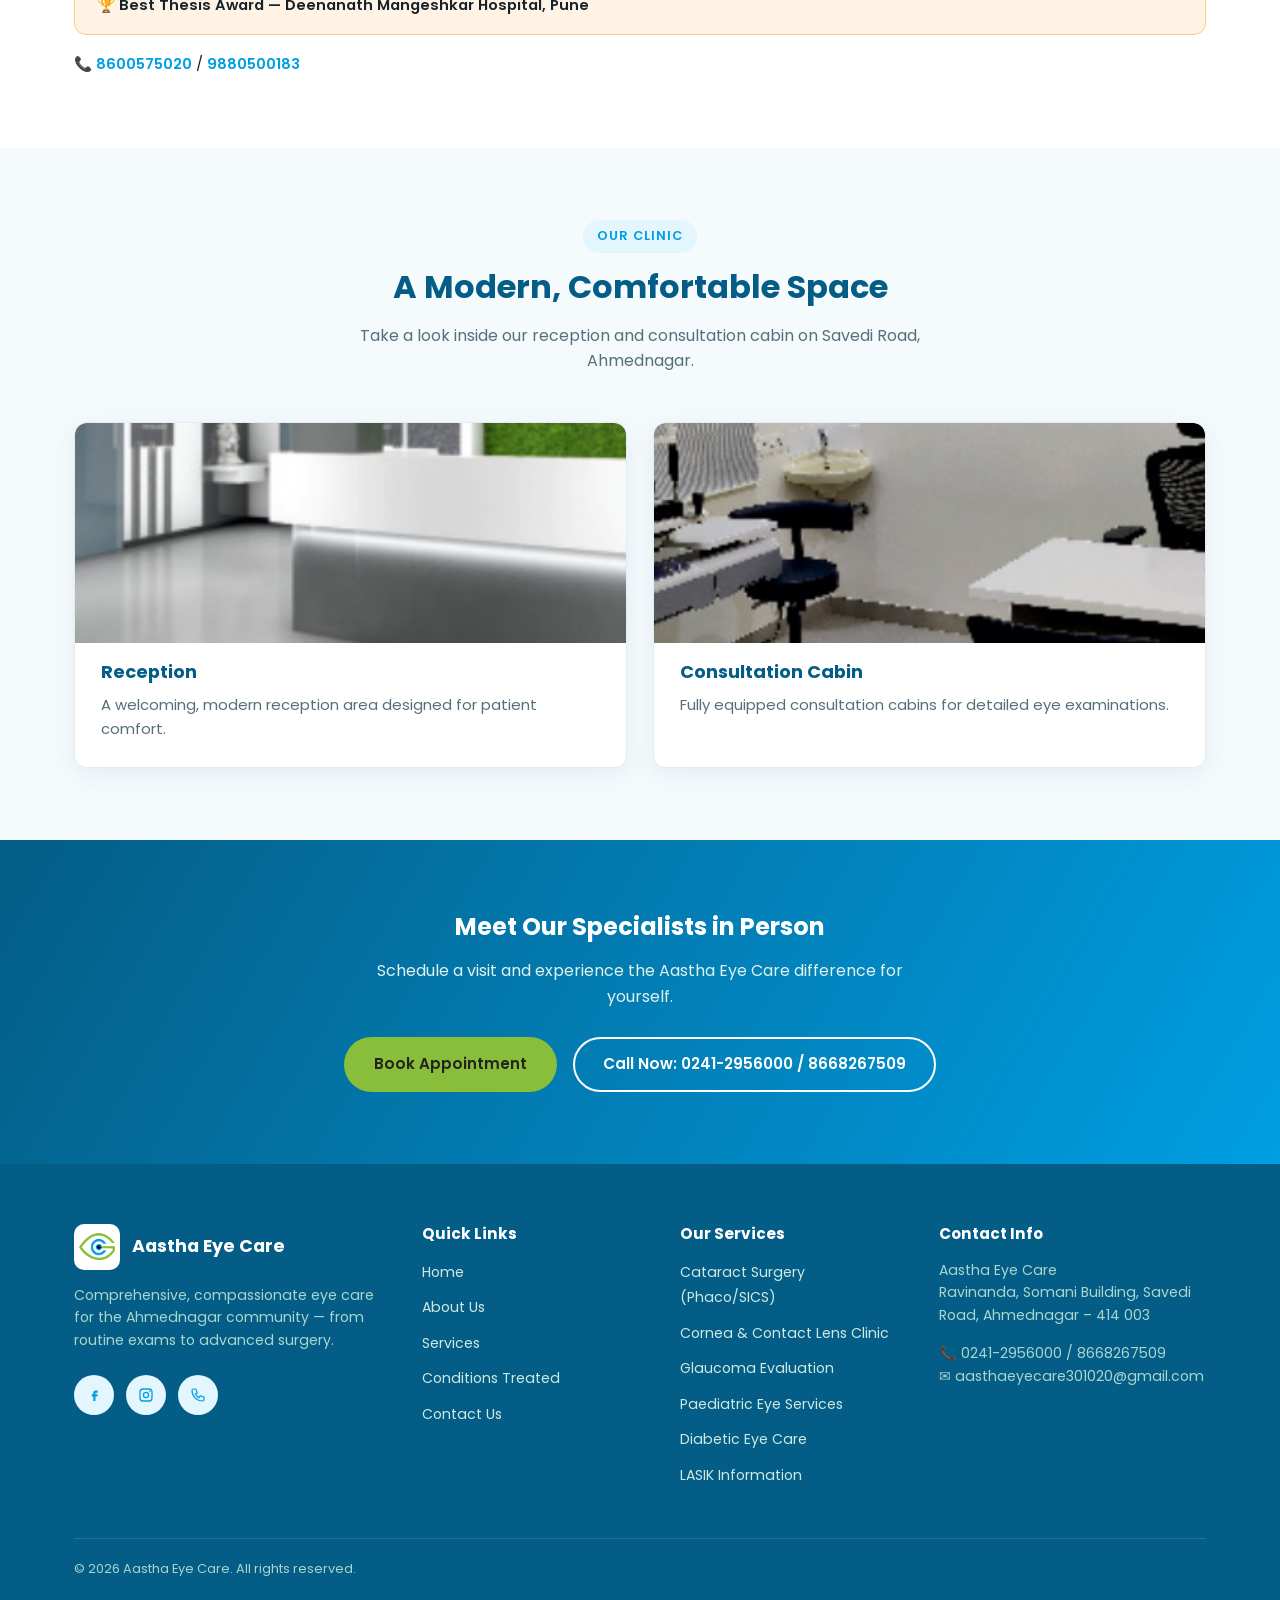
==== commit 4dba3623: "Correct experience claim from 10 years to 6 years Co-Authored-By: Claude Sonnet 5 <noreply@anthropic" ====
--- a/aastha-eye-care/about.html
+++ b/aastha-eye-care/about.html
@@ -67,7 +67,7 @@
     <div>
       <div class="eyebrow">Our Story</div>
       <h2>Dedicated to Protecting the Vision of Ahmednagar</h2>
-      <p>With over 10 years of experience, Aastha Eye Care is run by Dr. Ganesh Sarda and Dr. Chaitrali Somani-Sarda from our clinic on Savedi Road, Ahmednagar, offering comprehensive eye examinations, advanced surgical care, and long-term management of eye conditions for the whole community.</p>
+      <p>With over 6 years of experience, Aastha Eye Care is run by Dr. Ganesh Sarda and Dr. Chaitrali Somani-Sarda from our clinic on Savedi Road, Ahmednagar, offering comprehensive eye examinations, advanced surgical care, and long-term management of eye conditions for the whole community.</p>
       <p>Our team combines modern diagnostic technology with a warm, patient-first approach, ensuring every visit — from a routine check-up to a surgical procedure — feels comfortable, transparent and reassuring.</p>
       <div class="value-list">
         <div class="value-item">
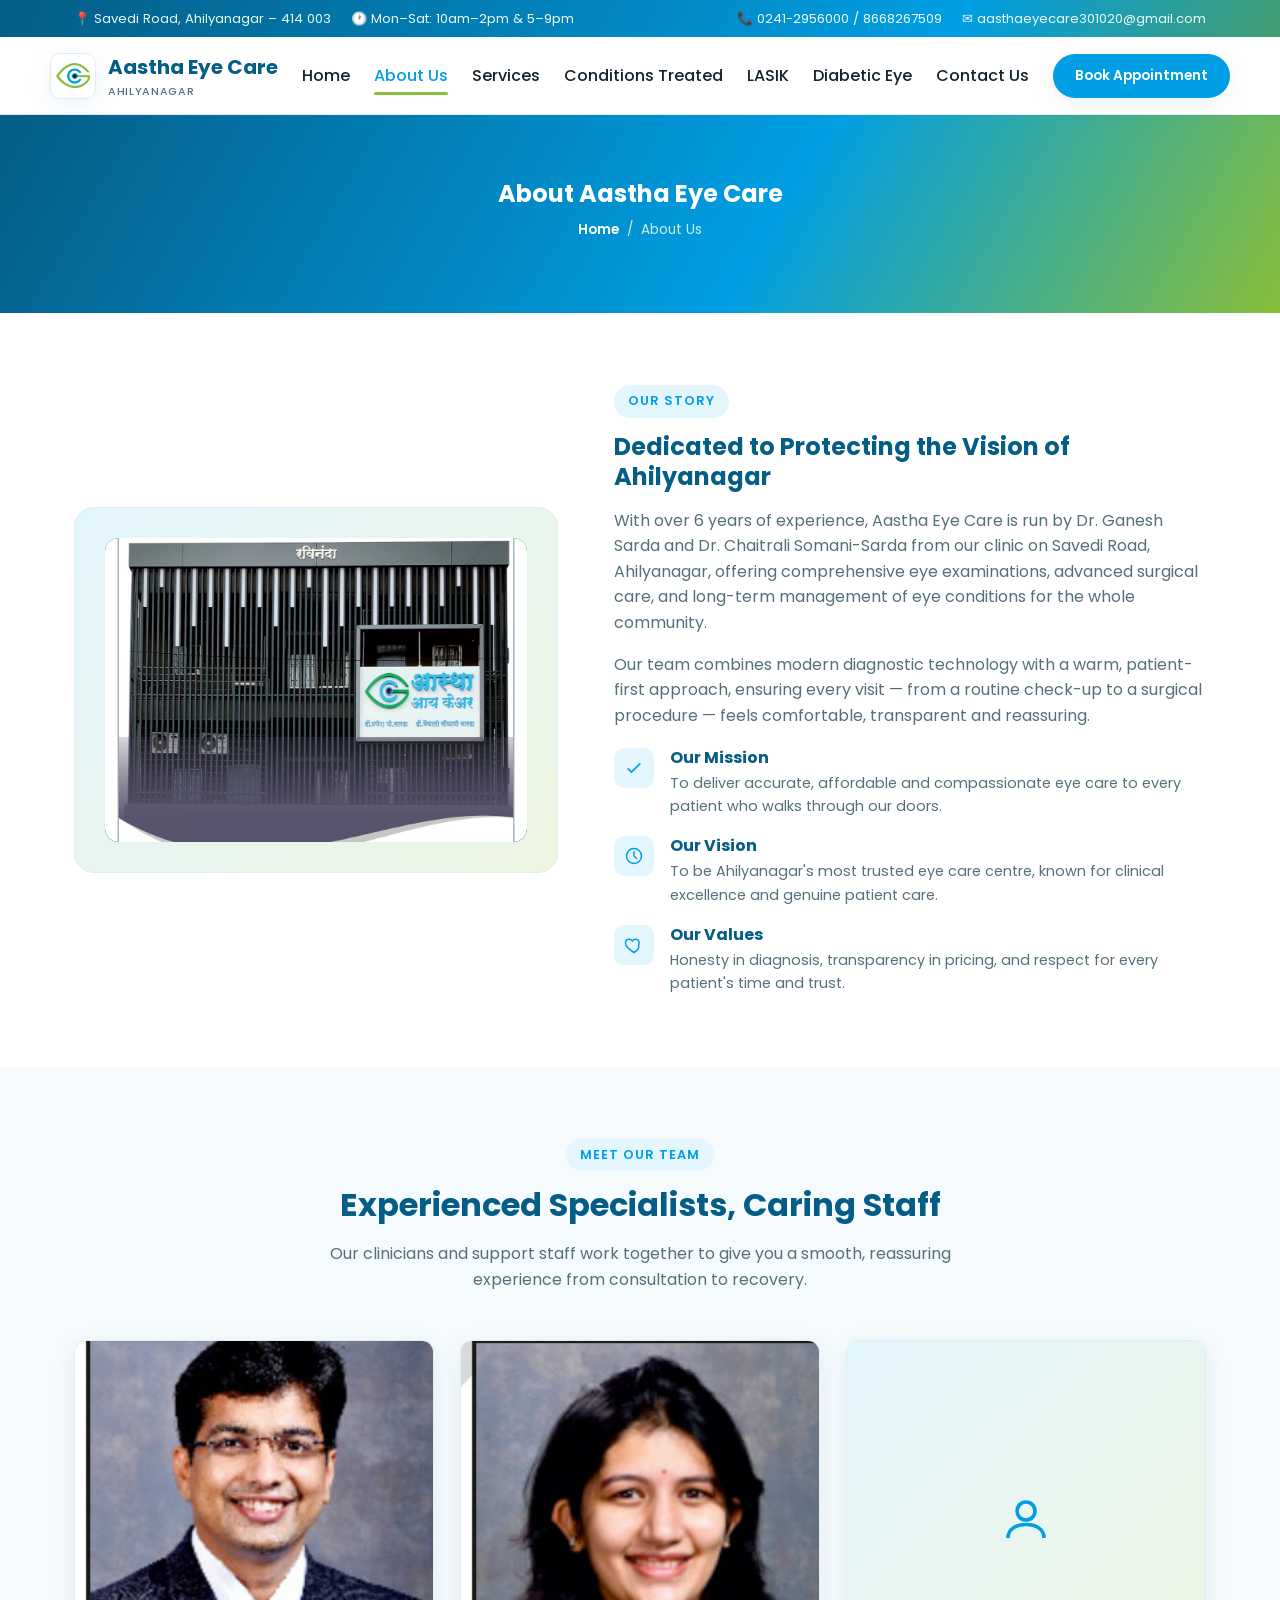
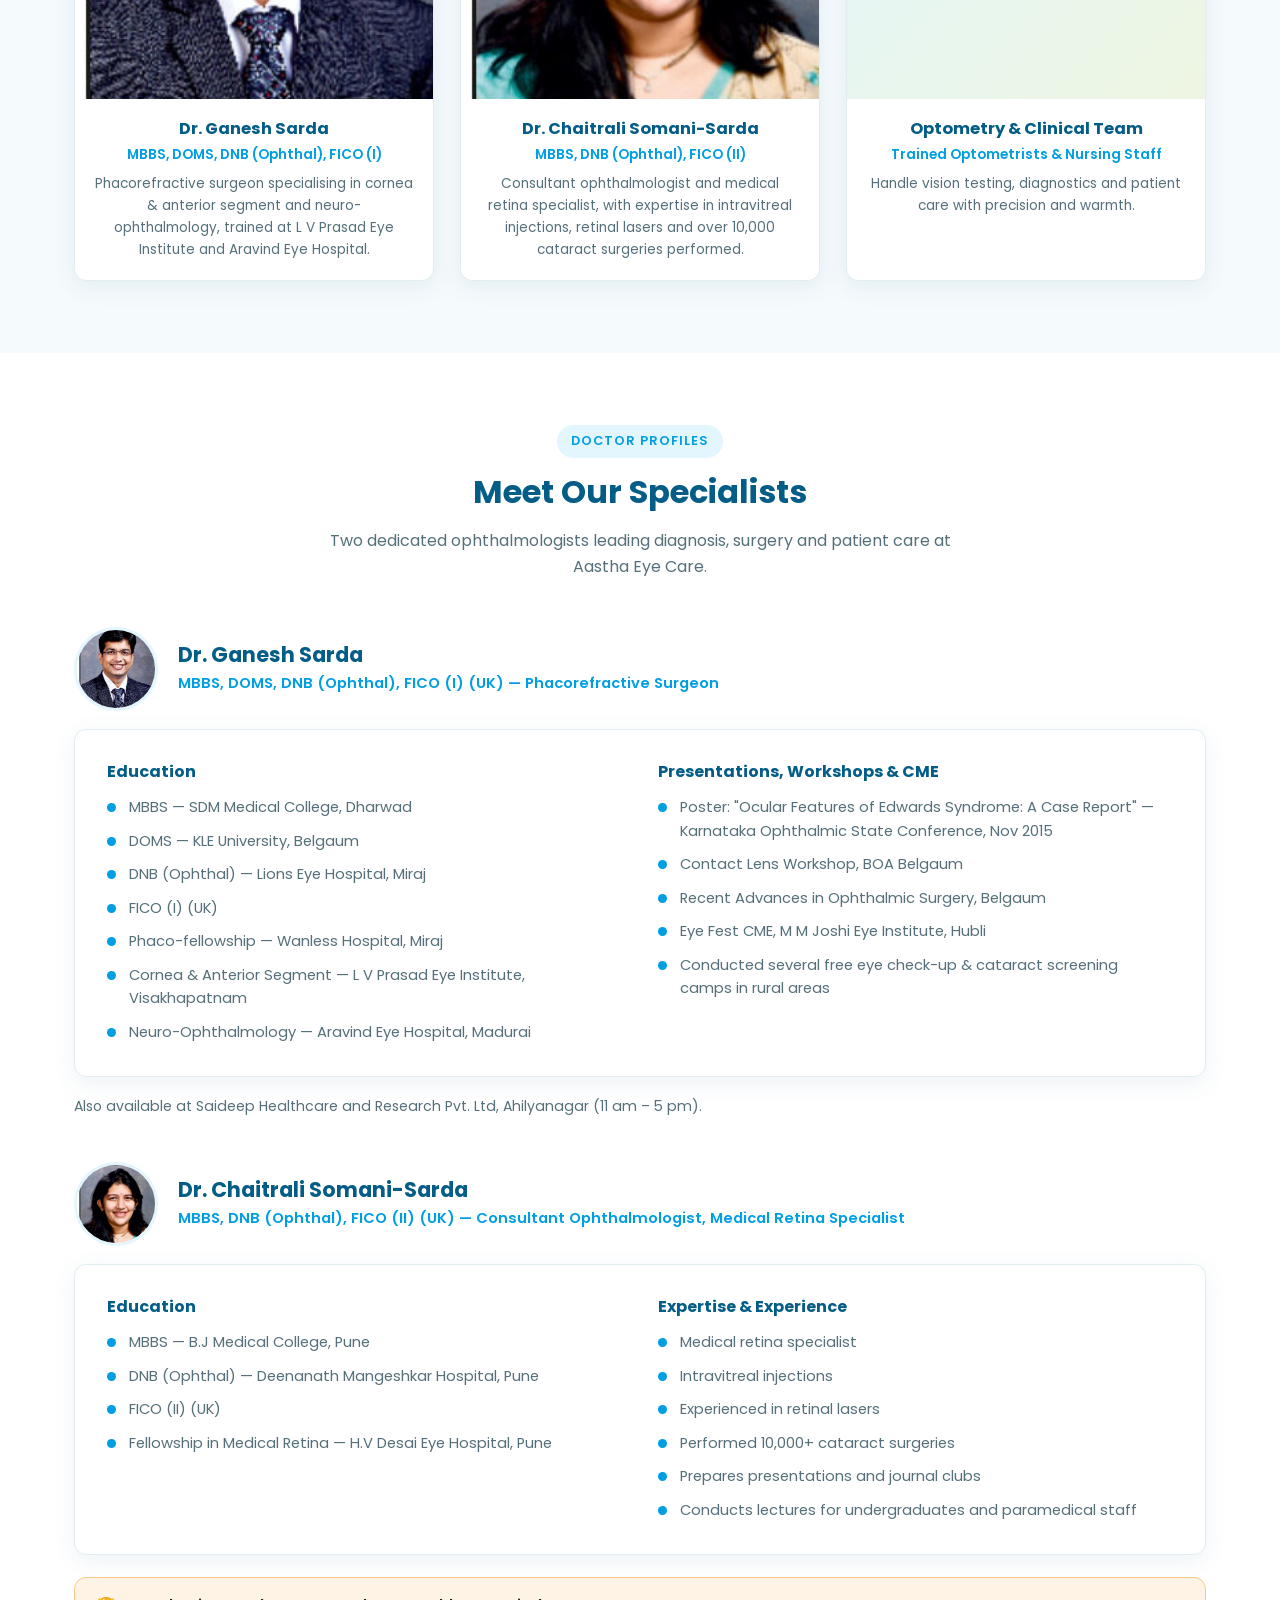
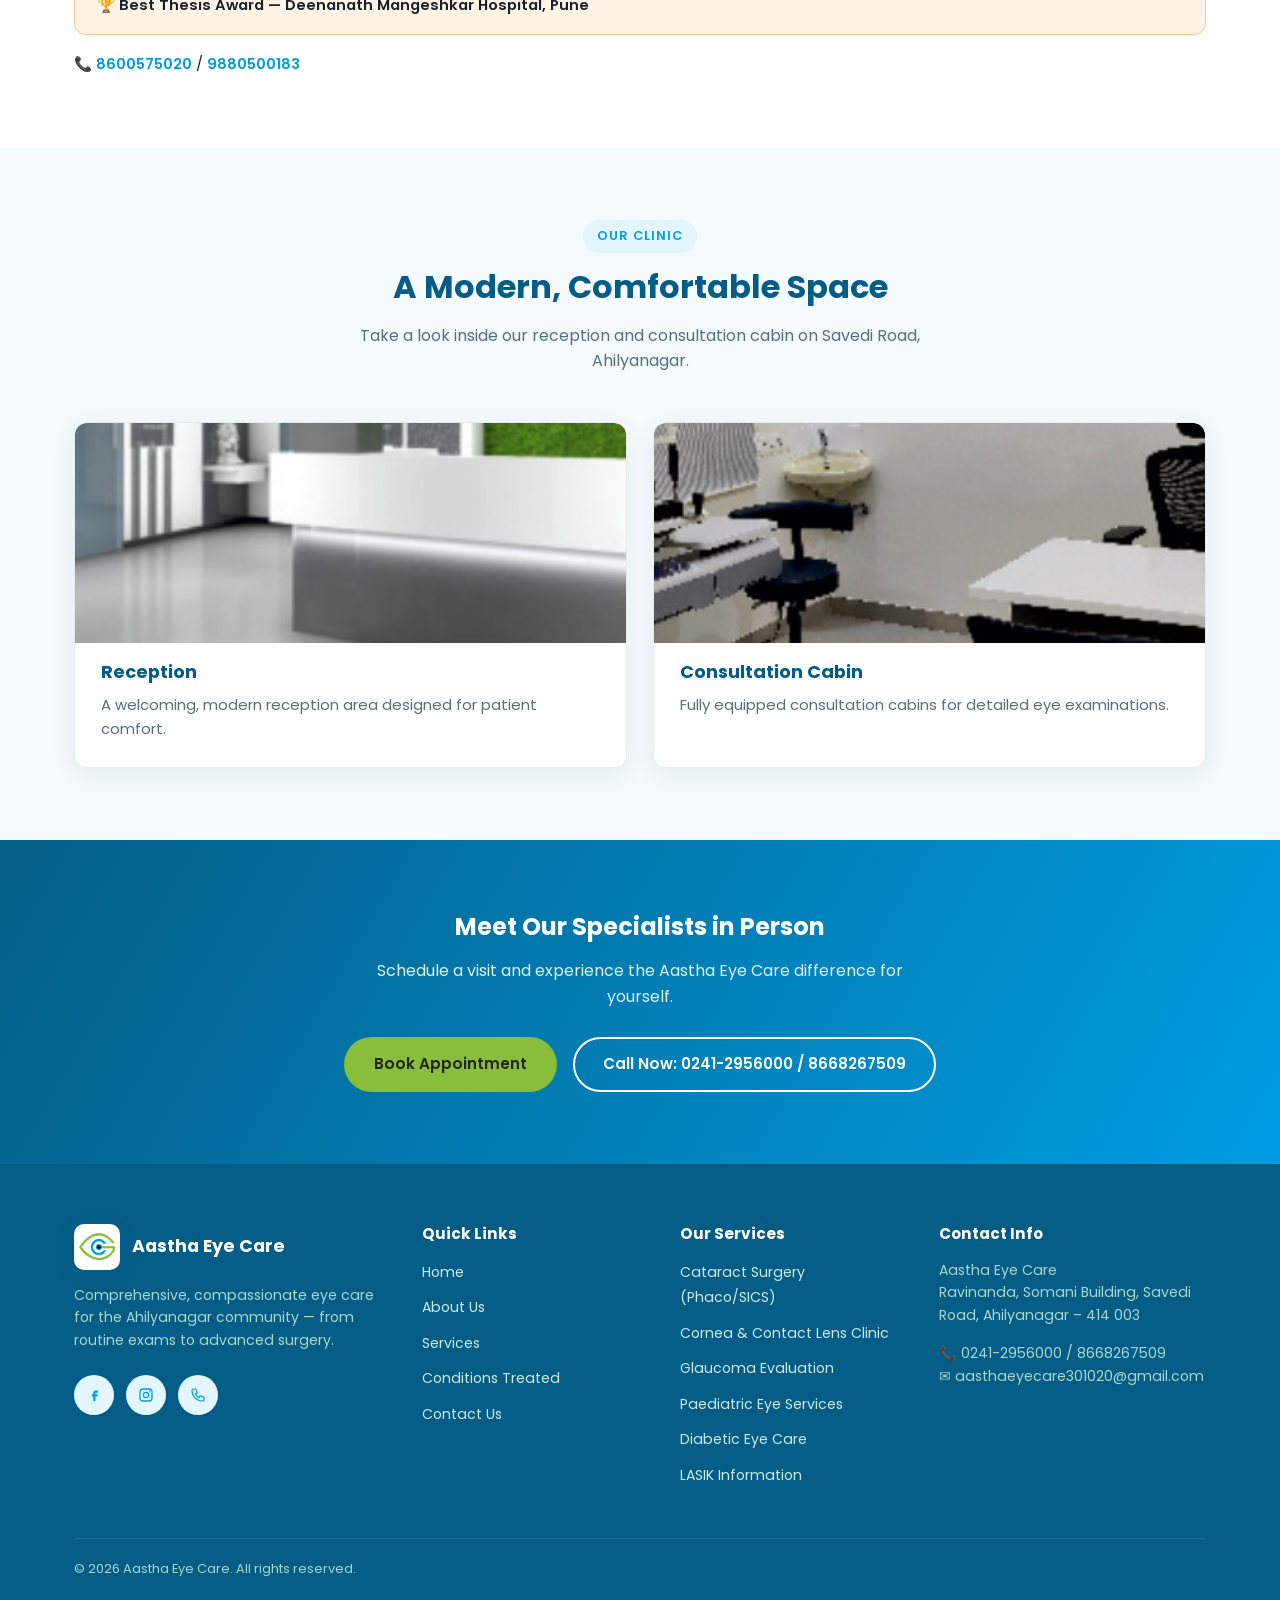
==== commit 7eb739b5: "Rename Ahmednagar to Ahilyanagar throughout the site Co-Authored-By: Claude Sonnet 5 <noreply@anthro" ====
--- a/aastha-eye-care/about.html
+++ b/aastha-eye-care/about.html
@@ -3,8 +3,8 @@
 <head>
 <meta charset="UTF-8" />
 <meta name="viewport" content="width=device-width, initial-scale=1.0" />
-<title>About Us | Aastha Eye Care, Ahmednagar</title>
-<meta name="description" content="Meet Dr. Ganesh Sarda and Dr. Chaitrali Somani-Sarda, and learn about Aastha Eye Care's mission and values, serving Ahmednagar." />
+<title>About Us | Aastha Eye Care, Ahilyanagar</title>
+<meta name="description" content="Meet Dr. Ganesh Sarda and Dr. Chaitrali Somani-Sarda, and learn about Aastha Eye Care's mission and values, serving Ahilyanagar." />
 <link rel="preconnect" href="https://fonts.googleapis.com" />
 <link href="https://fonts.googleapis.com/css2?family=Poppins:wght@400;500;600;700&display=swap" rel="stylesheet" />
 <link rel="stylesheet" href="css/style.css" />
@@ -14,7 +14,7 @@
 <div class="topbar">
   <div class="container">
     <div class="topbar-links">
-      <span>📍 Savedi Road, Ahmednagar – 414 003</span>
+      <span>📍 Savedi Road, Ahilyanagar – 414 003</span>
       <span>🕐 Mon–Sat: 10am–2pm &amp; 5–9pm</span>
     </div>
     <div class="topbar-links">
@@ -30,7 +30,7 @@
       <span class="brand-mark">
         <img src="images/logo-icon.png" alt="Aastha Eye Care logo" />
       </span>
-      <span class="brand-text">Aastha Eye Care<small>Ahmednagar</small></span>
+      <span class="brand-text">Aastha Eye Care<small>Ahilyanagar</small></span>
     </a>
     <ul class="nav-links">
       <li><a href="index.html">Home</a></li>
@@ -61,13 +61,13 @@
   <div class="container about-grid">
     <div class="about-photo">
       <div class="about-photo-inner">
-        <img src="images/clinic-exterior.jpg" alt="Aastha Eye Care clinic, Savedi Road, Ahmednagar" style="width:100%; height:100%; object-fit:cover; border-radius:14px;" />
+        <img src="images/clinic-exterior.jpg" alt="Aastha Eye Care clinic, Savedi Road, Ahilyanagar" style="width:100%; height:100%; object-fit:cover; border-radius:14px;" />
       </div>
     </div>
     <div>
       <div class="eyebrow">Our Story</div>
-      <h2>Dedicated to Protecting the Vision of Ahmednagar</h2>
-      <p>With over 6 years of experience, Aastha Eye Care is run by Dr. Ganesh Sarda and Dr. Chaitrali Somani-Sarda from our clinic on Savedi Road, Ahmednagar, offering comprehensive eye examinations, advanced surgical care, and long-term management of eye conditions for the whole community.</p>
+      <h2>Dedicated to Protecting the Vision of Ahilyanagar</h2>
+      <p>With over 6 years of experience, Aastha Eye Care is run by Dr. Ganesh Sarda and Dr. Chaitrali Somani-Sarda from our clinic on Savedi Road, Ahilyanagar, offering comprehensive eye examinations, advanced surgical care, and long-term management of eye conditions for the whole community.</p>
       <p>Our team combines modern diagnostic technology with a warm, patient-first approach, ensuring every visit — from a routine check-up to a surgical procedure — feels comfortable, transparent and reassuring.</p>
       <div class="value-list">
         <div class="value-item">
@@ -85,7 +85,7 @@
           </div>
           <div>
             <h4>Our Vision</h4>
-            <p>To be Ahmednagar's most trusted eye care centre, known for clinical excellence and genuine patient care.</p>
+            <p>To be Ahilyanagar's most trusted eye care centre, known for clinical excellence and genuine patient care.</p>
           </div>
         </div>
         <div class="value-item">
@@ -184,7 +184,7 @@
           </ul>
         </div>
       </div>
-      <p style="margin-top:18px; font-size:0.88rem;">Also available at Saideep Healthcare and Research Pvt. Ltd, Ahmednagar (11 am – 5 pm).</p>
+      <p style="margin-top:18px; font-size:0.88rem;">Also available at Saideep Healthcare and Research Pvt. Ltd, Ahilyanagar (11 am – 5 pm).</p>
     </div>
 
     <div class="doctor-block">
@@ -230,7 +230,7 @@
     <div class="section-head">
       <div class="eyebrow">Our Clinic</div>
       <h2>A Modern, Comfortable Space</h2>
-      <p>Take a look inside our reception and consultation cabin on Savedi Road, Ahmednagar.</p>
+      <p>Take a look inside our reception and consultation cabin on Savedi Road, Ahilyanagar.</p>
     </div>
     <div class="card-grid" style="grid-template-columns:repeat(2,1fr);">
       <div class="info-card">
@@ -272,7 +272,7 @@
           </span>
           Aastha Eye Care
         </div>
-        <p>Comprehensive, compassionate eye care for the Ahmednagar community — from routine exams to advanced surgery.</p>
+        <p>Comprehensive, compassionate eye care for the Ahilyanagar community — from routine exams to advanced surgery.</p>
         <div class="social-row">
           <a href="#" aria-label="Facebook"><svg viewBox="0 0 24 24" fill="none" xmlns="http://www.w3.org/2000/svg"><path d="M14 9h3V6h-3c-1.7 0-3 1.3-3 3v2H9v3h2v6h3v-6h2.5l.5-3H14V9z" fill="currentColor"/></svg></a>
           <a href="#" aria-label="Instagram"><svg viewBox="0 0 24 24" fill="none" xmlns="http://www.w3.org/2000/svg"><rect x="4" y="4" width="16" height="16" rx="4" stroke="currentColor" stroke-width="1.7"/><circle cx="12" cy="12" r="3.4" stroke="currentColor" stroke-width="1.7"/><circle cx="17" cy="7" r="1" fill="currentColor"/></svg></a>
@@ -302,7 +302,7 @@
       </div>
       <div>
         <h4>Contact Info</h4>
-        <p>Aastha Eye Care<br />Ravinanda, Somani Building, Savedi Road, Ahmednagar – 414 003</p>
+        <p>Aastha Eye Care<br />Ravinanda, Somani Building, Savedi Road, Ahilyanagar – 414 003</p>
         <p>📞 0241-2956000 / 8668267509<br />✉ aasthaeyecare301020@gmail.com</p>
       </div>
     </div>
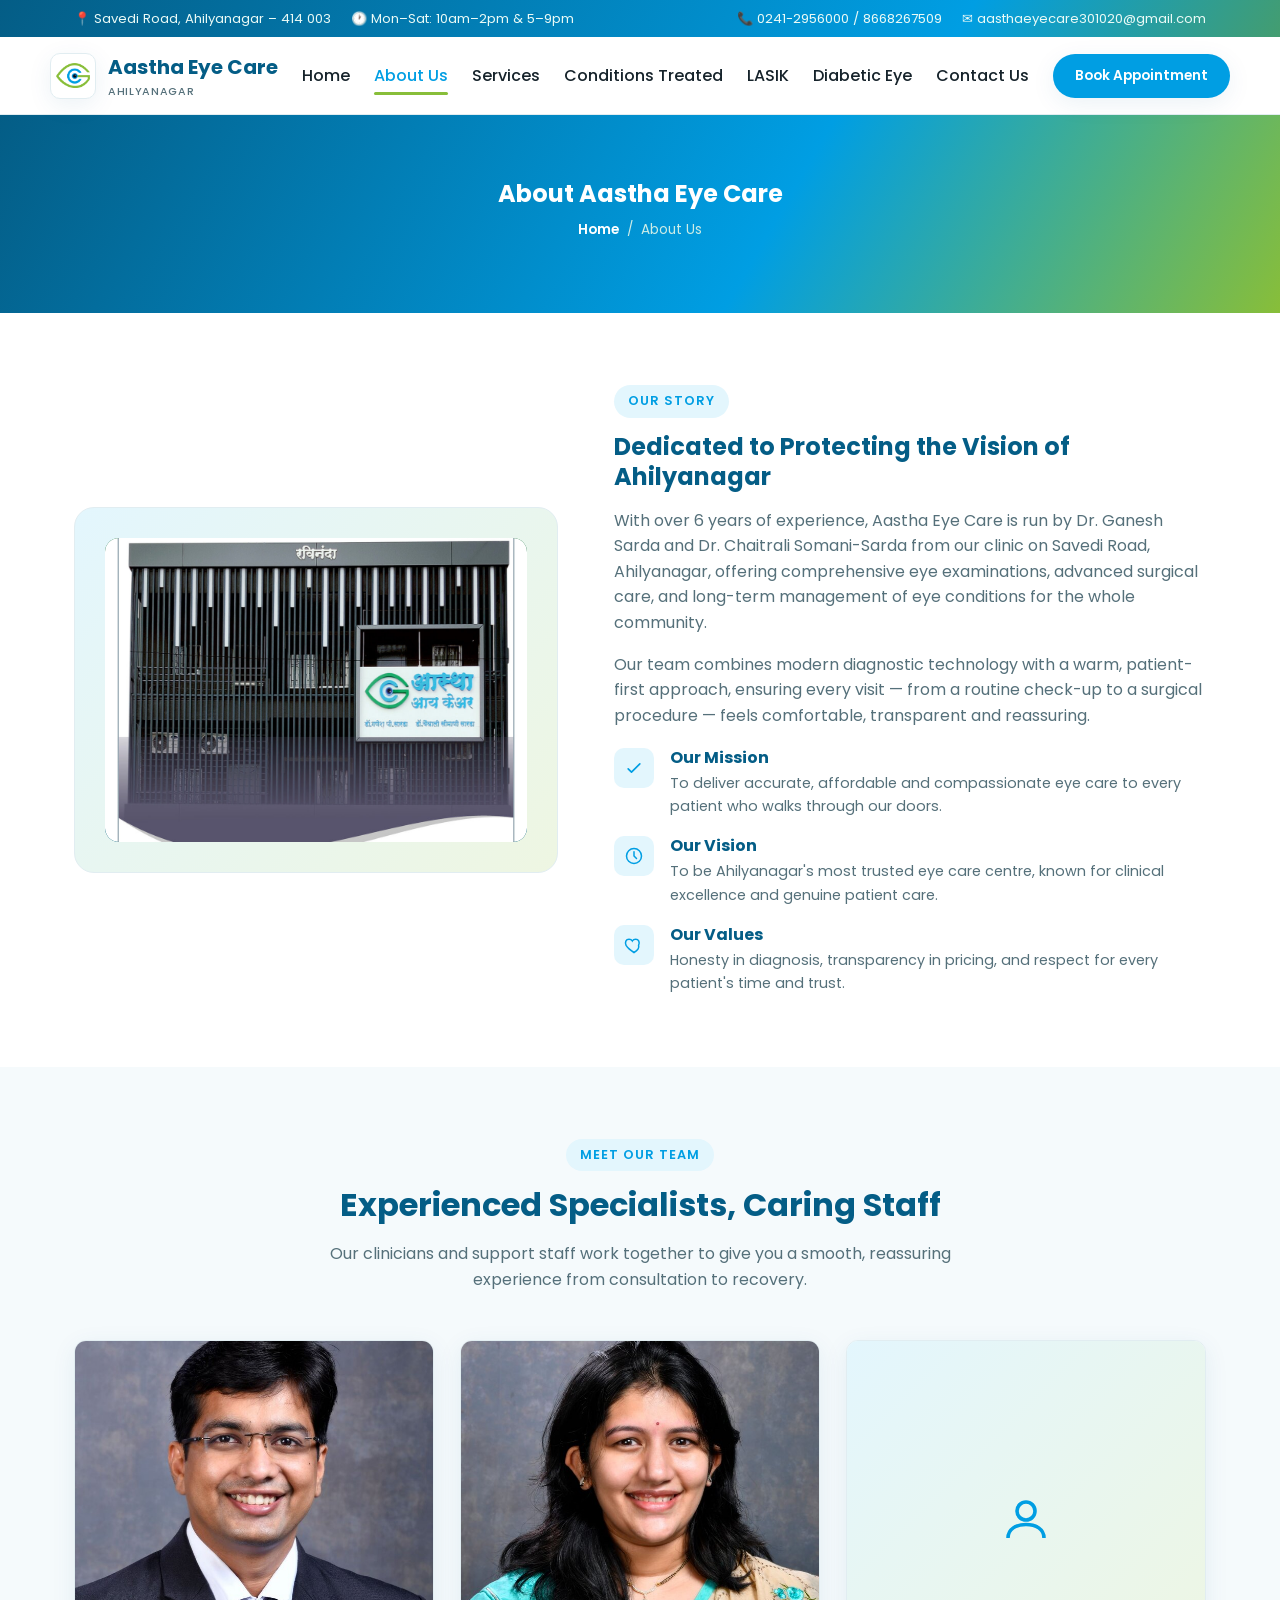
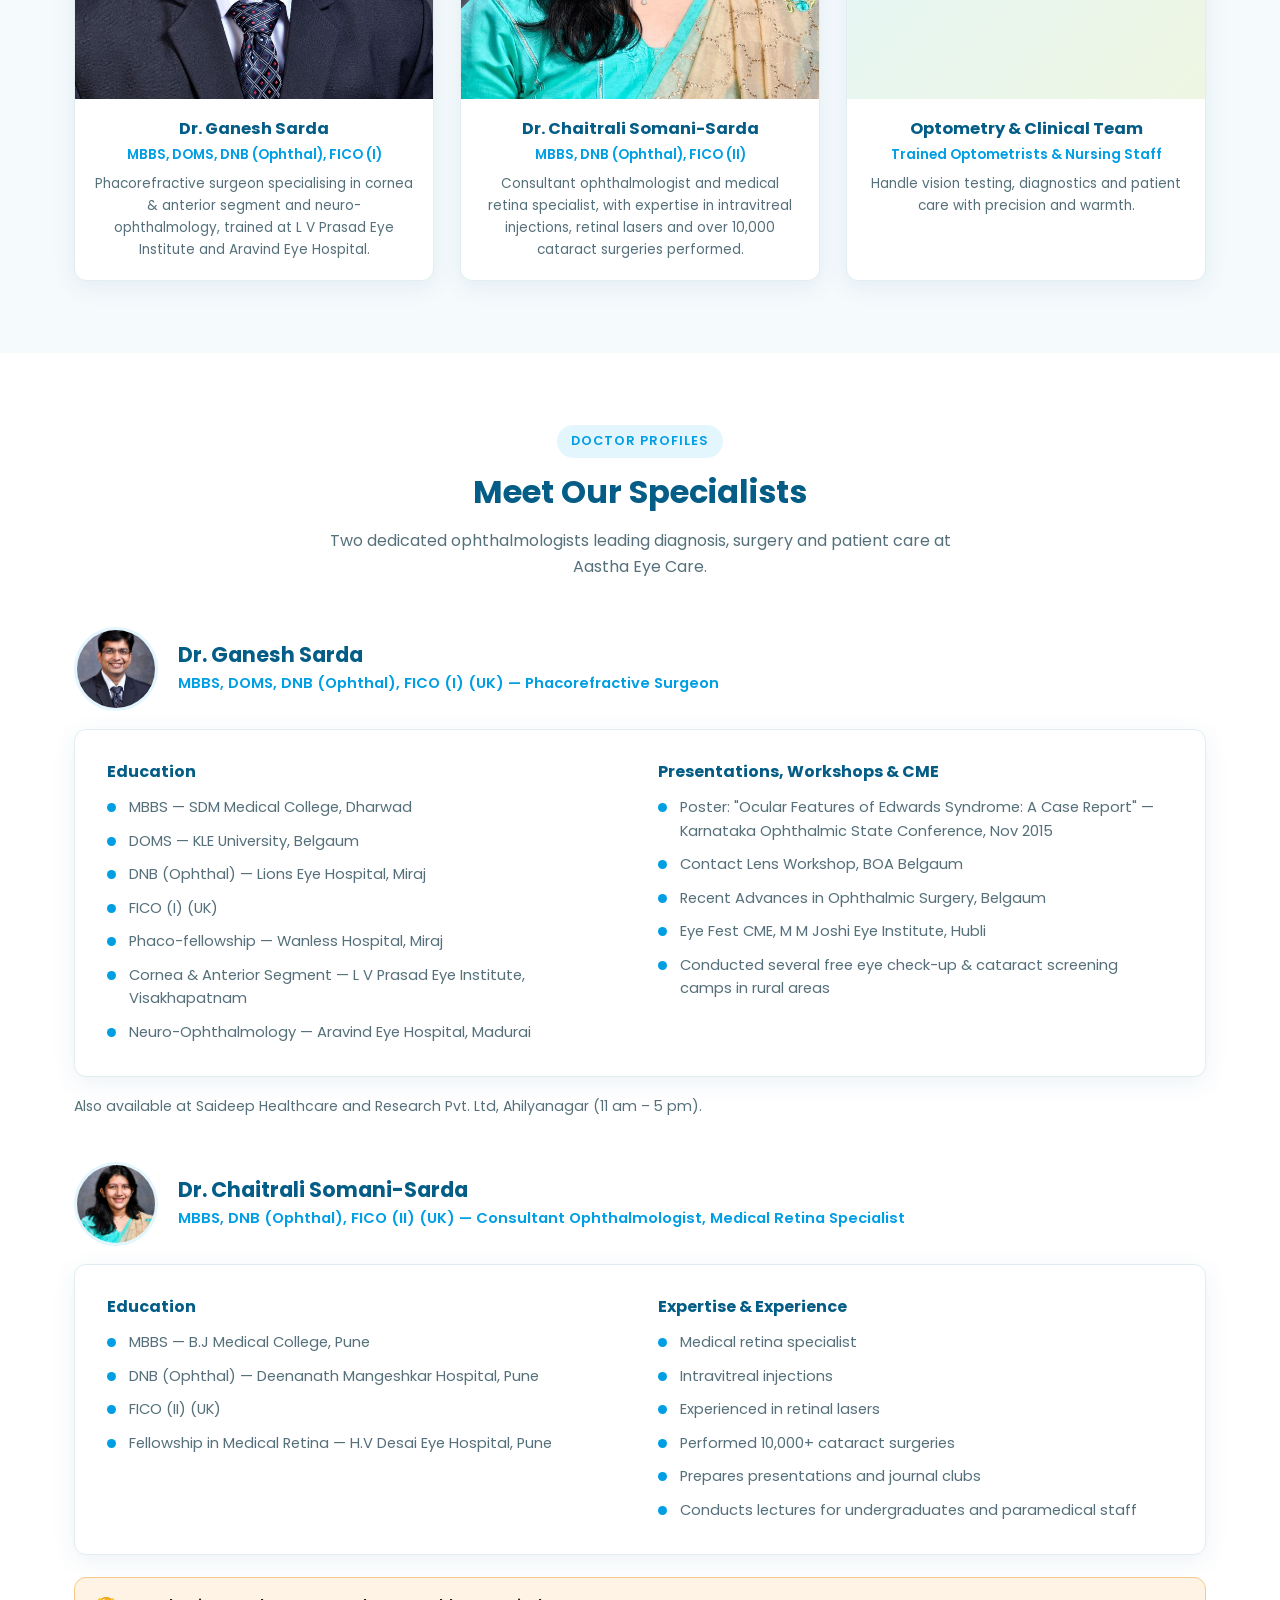
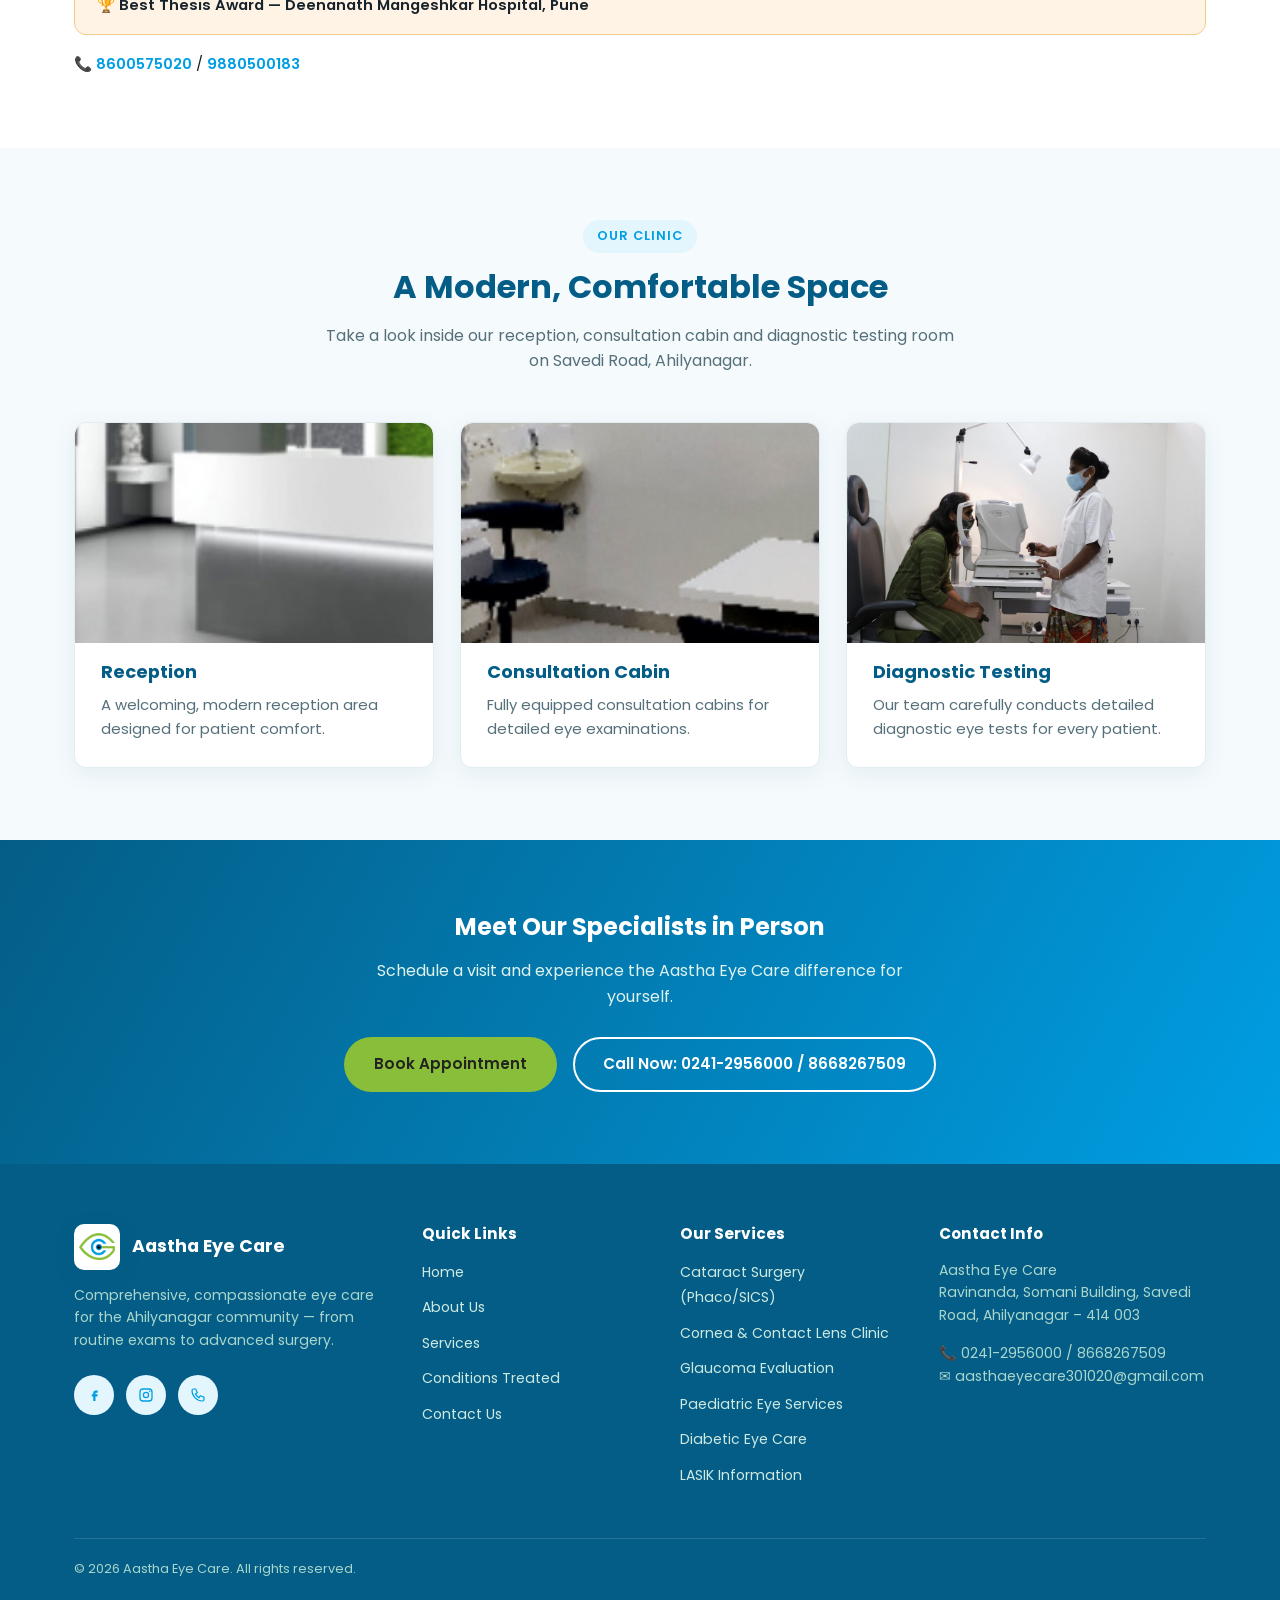
==== commit 9f6caee7: "Add real clinic photos: Dr. Chaitrali's new headshot, surgery, diagnostics - Replace Dr. Chaitrali S" ====
--- a/aastha-eye-care/about.html
+++ b/aastha-eye-care/about.html
@@ -230,9 +230,9 @@
     <div class="section-head">
       <div class="eyebrow">Our Clinic</div>
       <h2>A Modern, Comfortable Space</h2>
-      <p>Take a look inside our reception and consultation cabin on Savedi Road, Ahilyanagar.</p>
-    </div>
-    <div class="card-grid" style="grid-template-columns:repeat(2,1fr);">
+      <p>Take a look inside our reception, consultation cabin and diagnostic testing room on Savedi Road, Ahilyanagar.</p>
+    </div>
+    <div class="card-grid">
       <div class="info-card">
         <img src="images/reception.jpg" alt="Aastha Eye Care reception" style="width:100%; height:220px; object-fit:cover; border-radius:12px 12px 0 0;" />
         <div class="info-body">
@@ -245,6 +245,13 @@
         <div class="info-body">
           <h3>Consultation Cabin</h3>
           <p>Fully equipped consultation cabins for detailed eye examinations.</p>
+        </div>
+      </div>
+      <div class="info-card">
+        <img src="images/diagnostic-testing.jpg" alt="Diagnostic eye test in progress at Aastha Eye Care" style="width:100%; height:220px; object-fit:cover; border-radius:12px 12px 0 0;" />
+        <div class="info-body">
+          <h3>Diagnostic Testing</h3>
+          <p>Our team carefully conducts detailed diagnostic eye tests for every patient.</p>
         </div>
       </div>
     </div>
